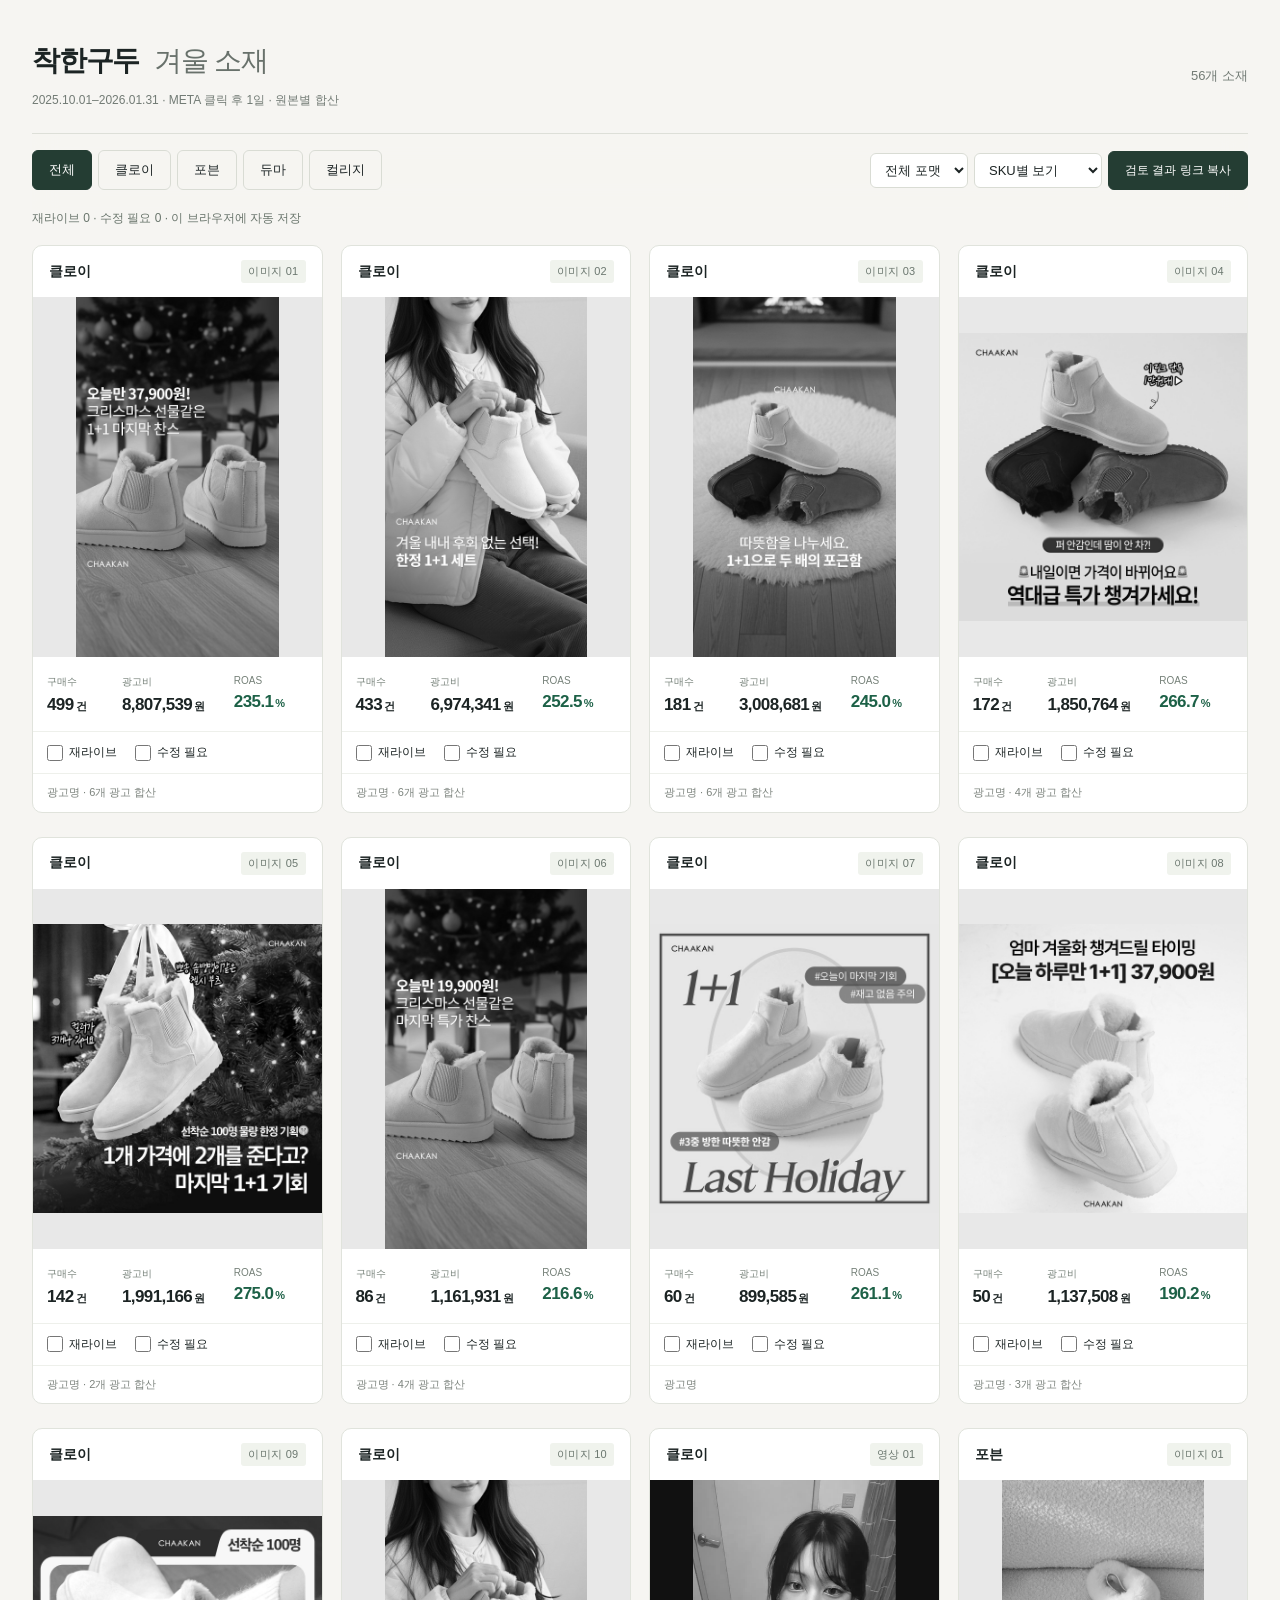
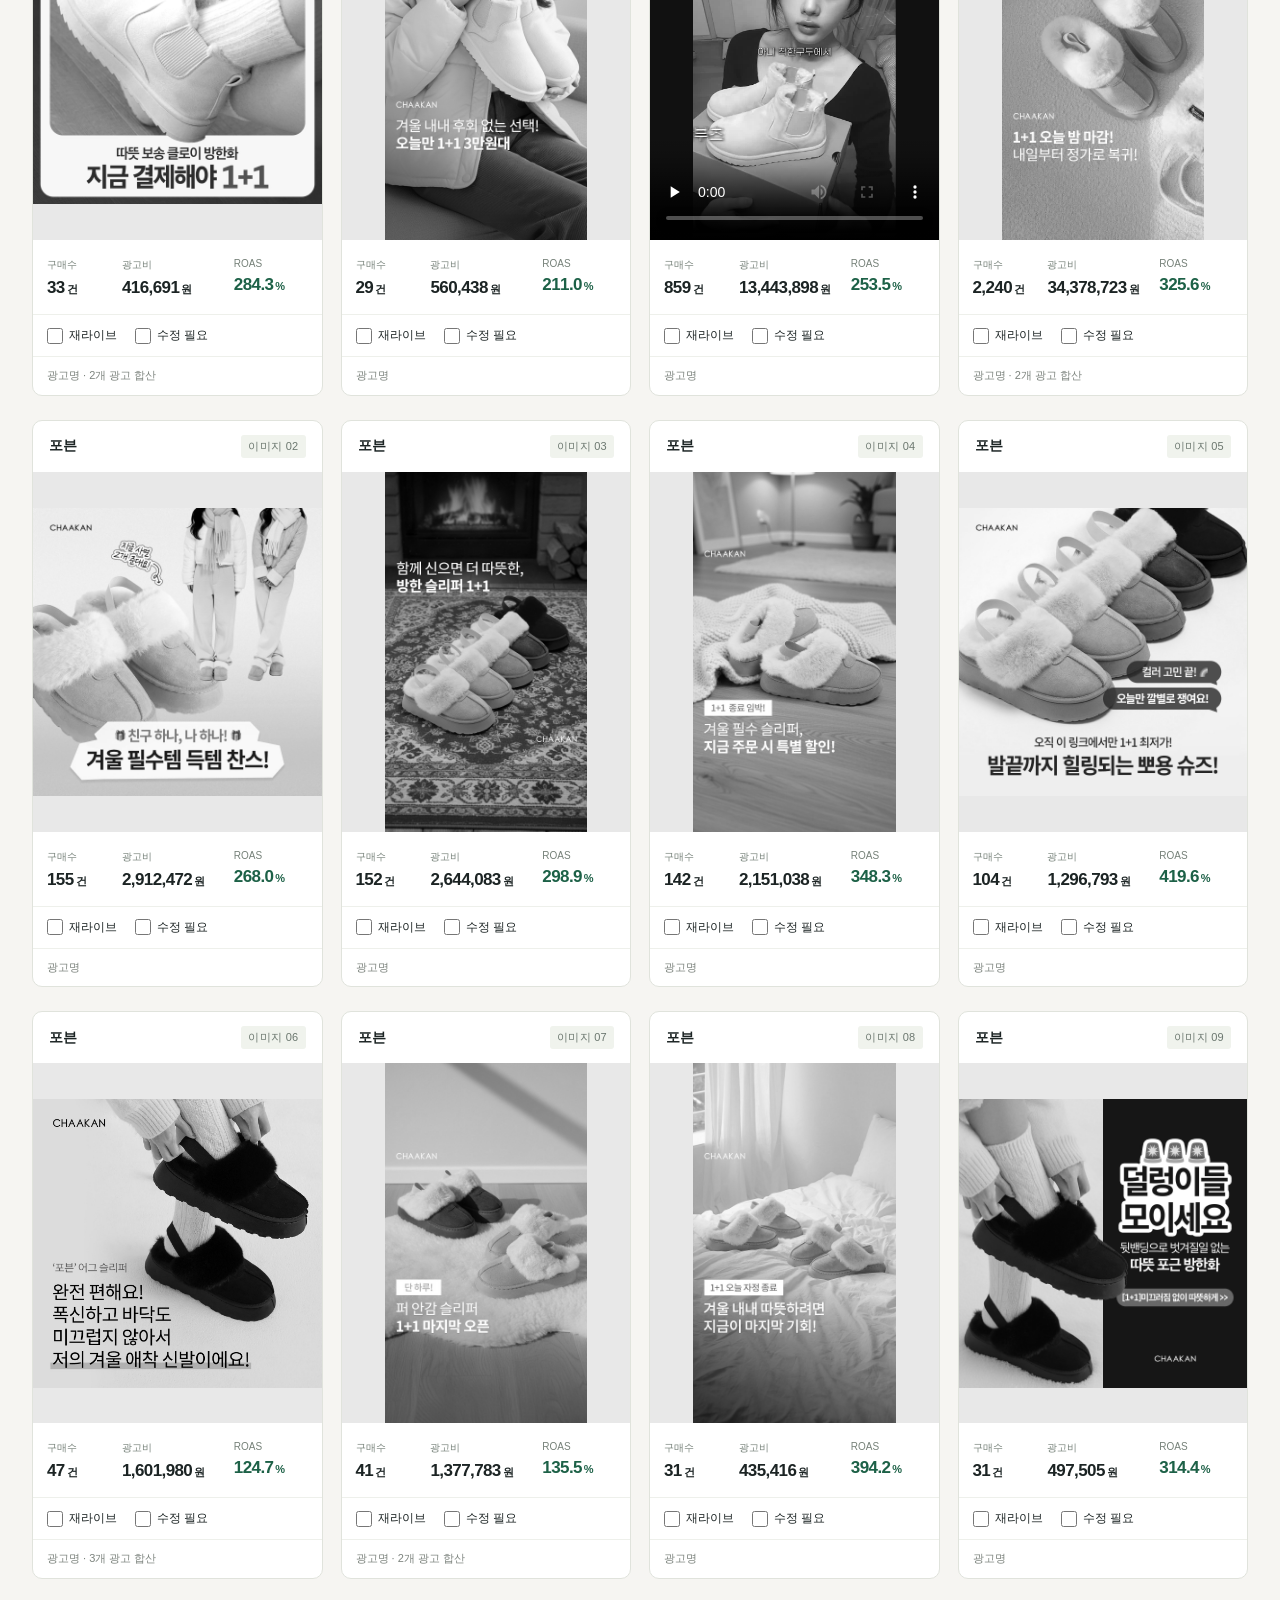
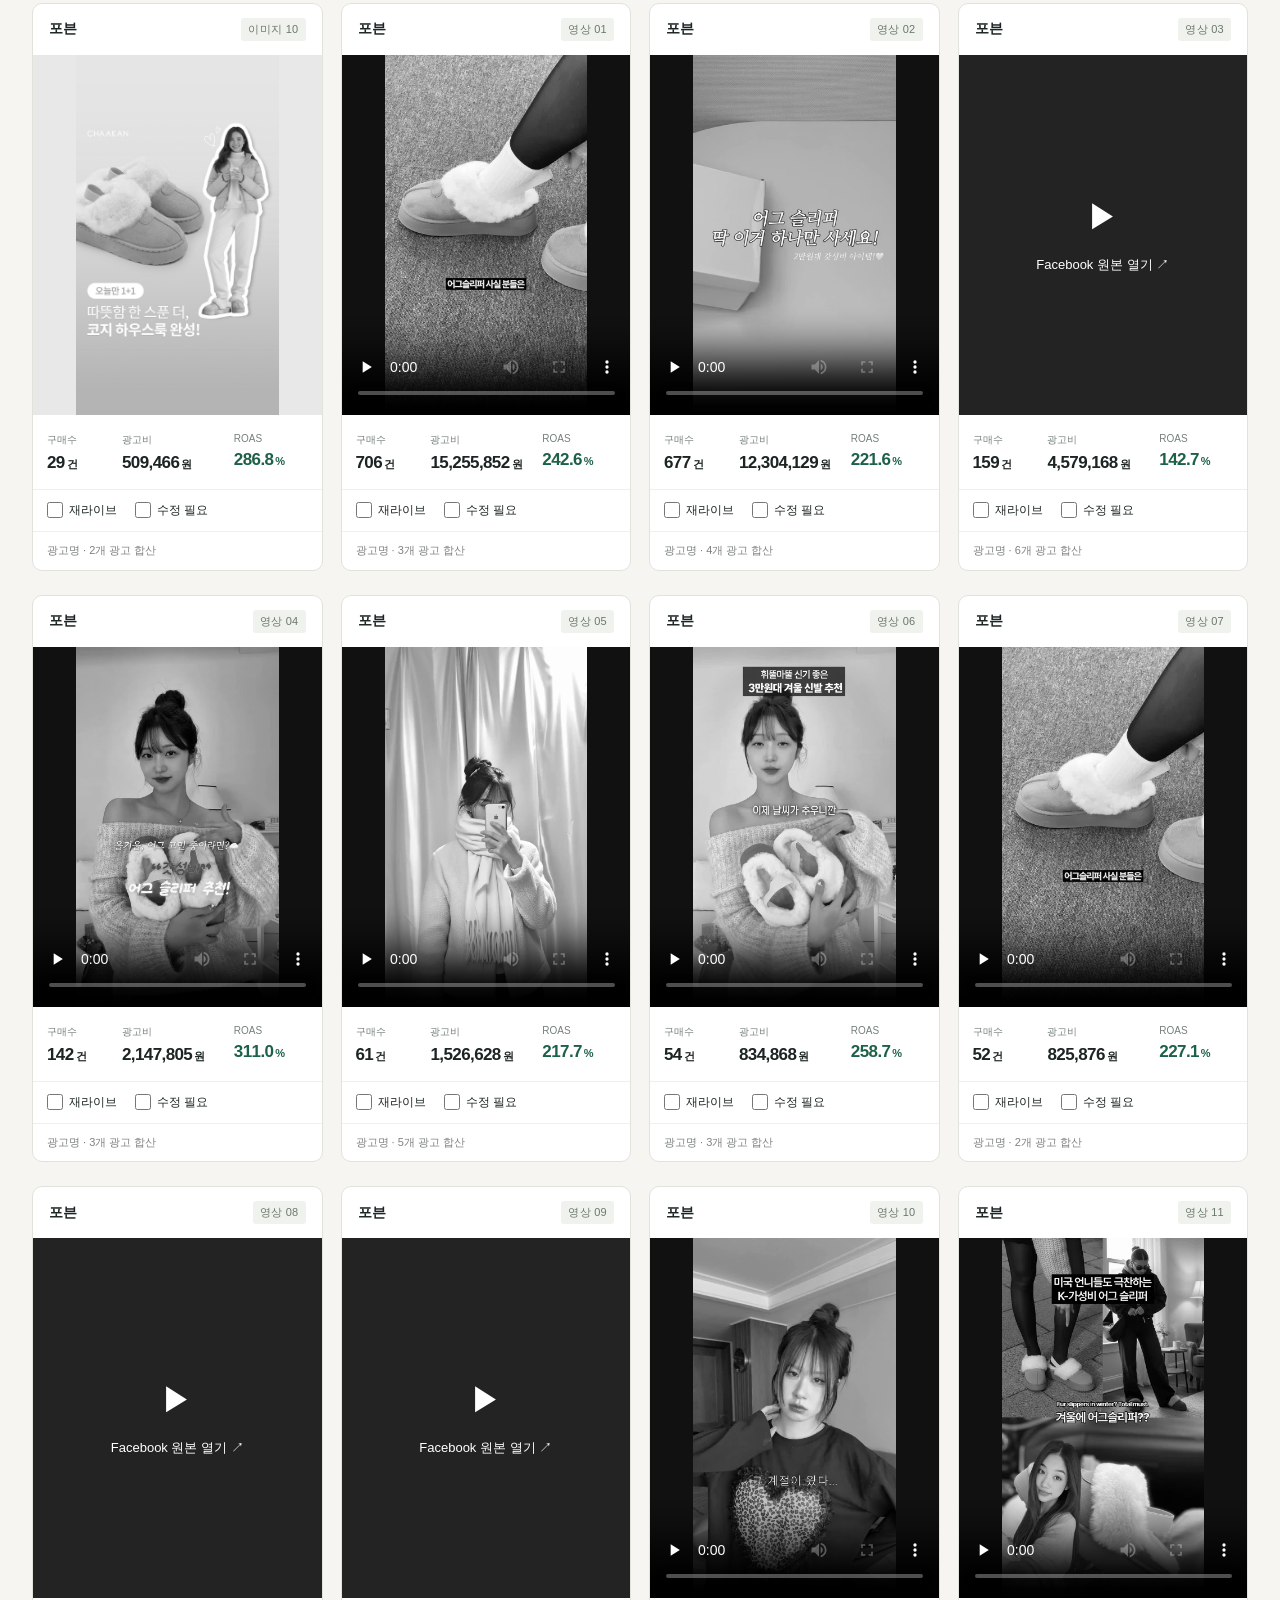
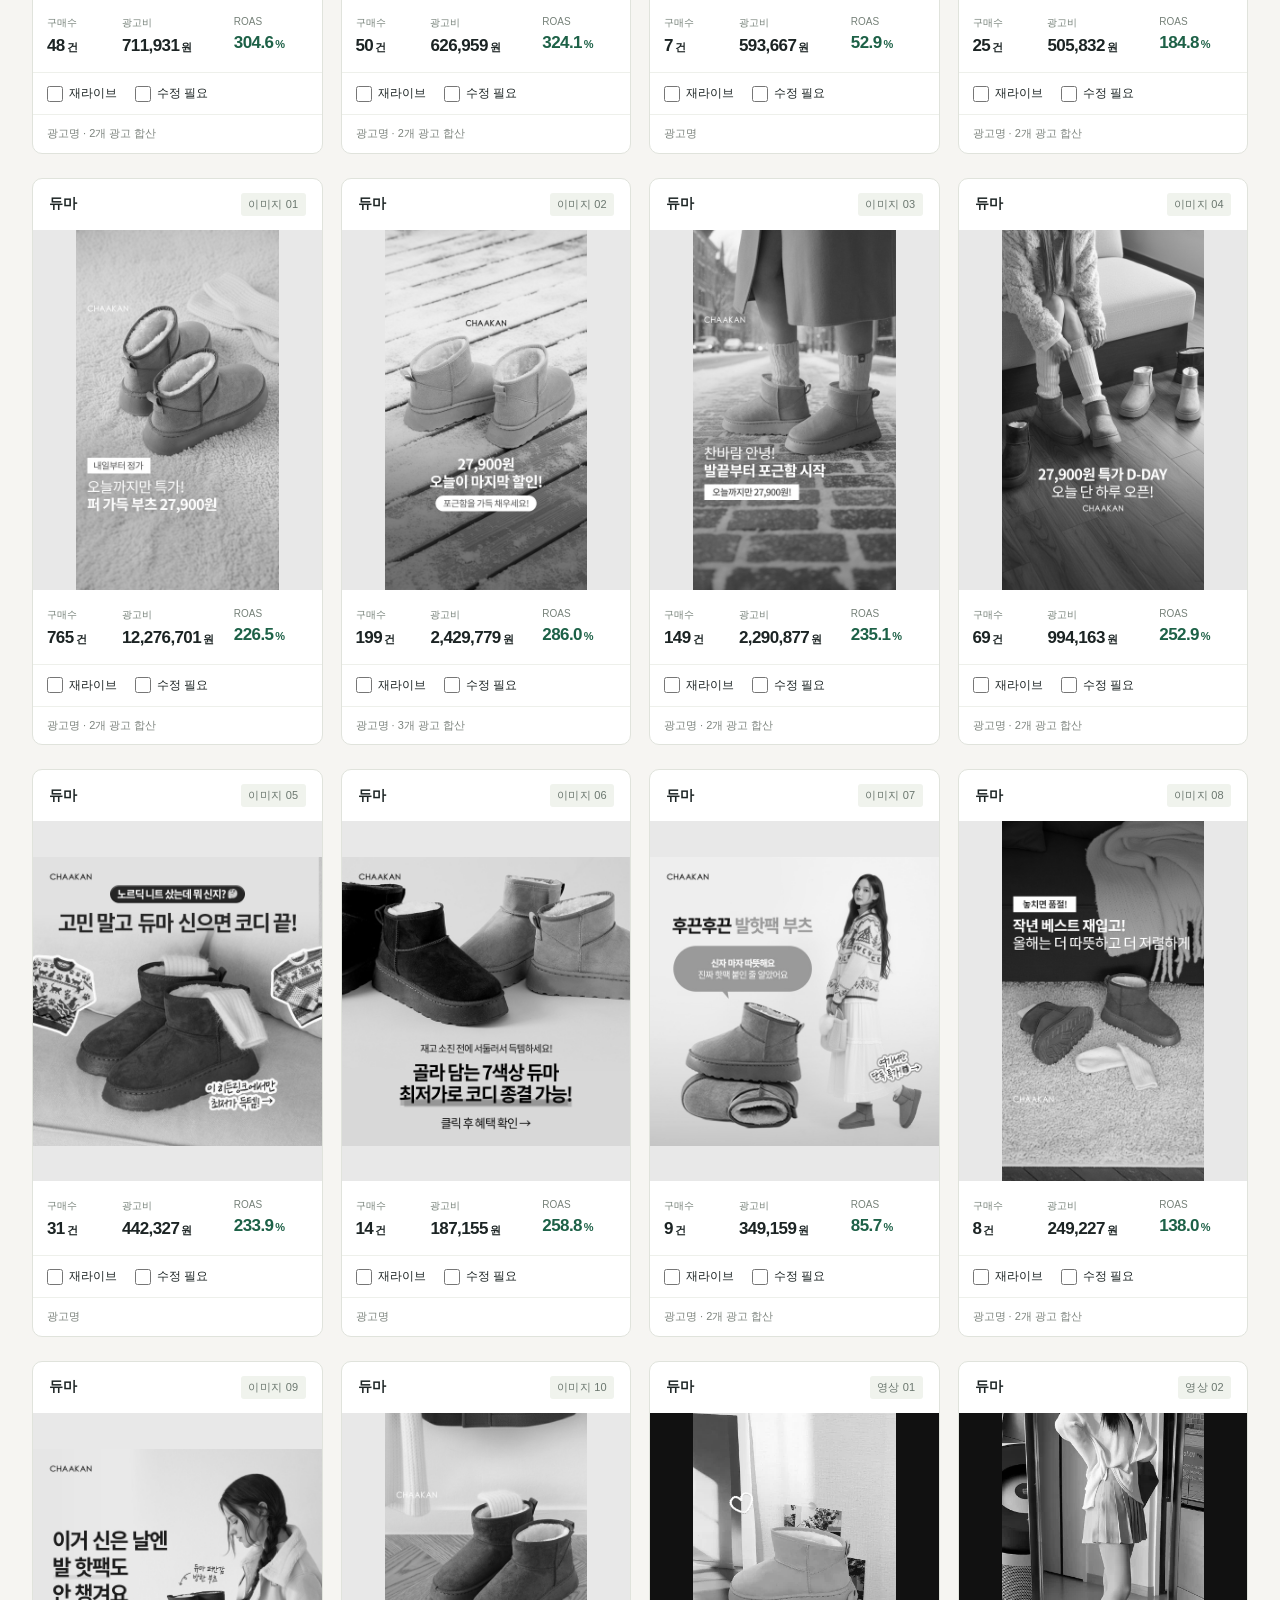
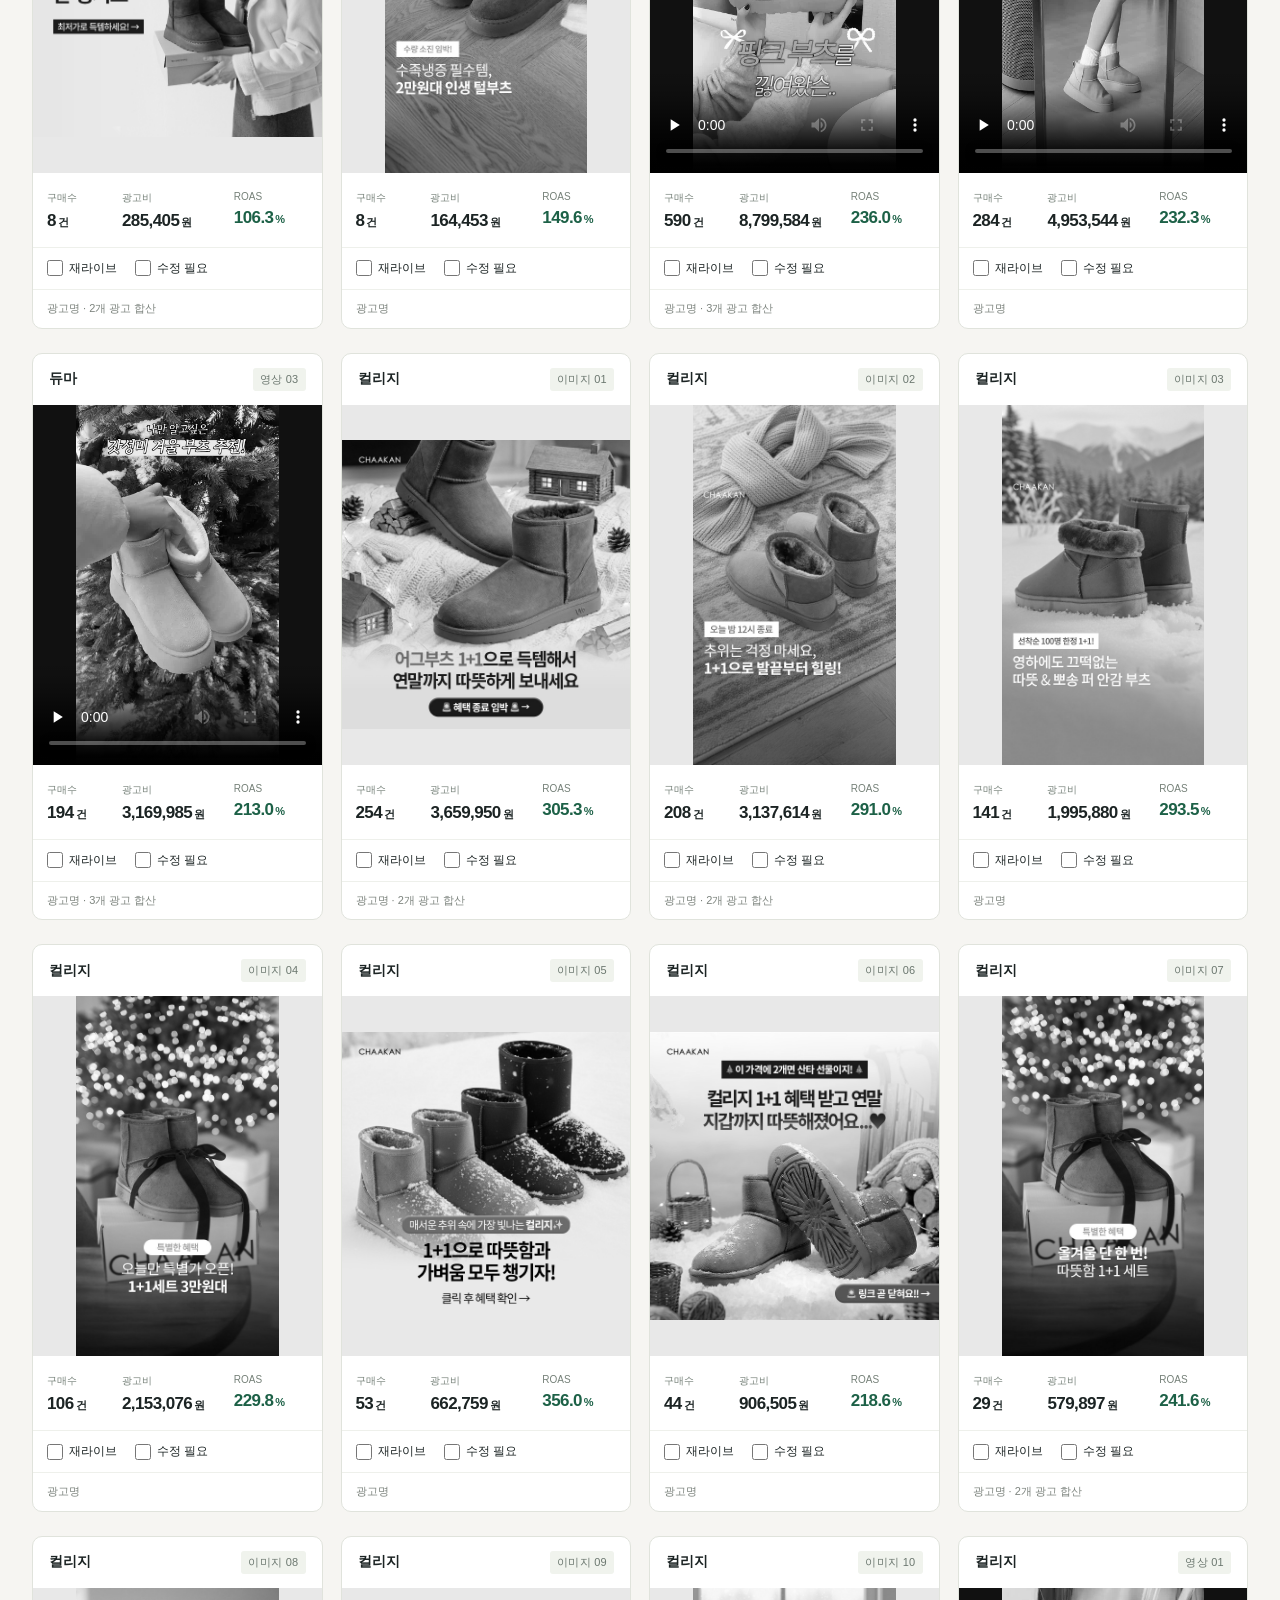
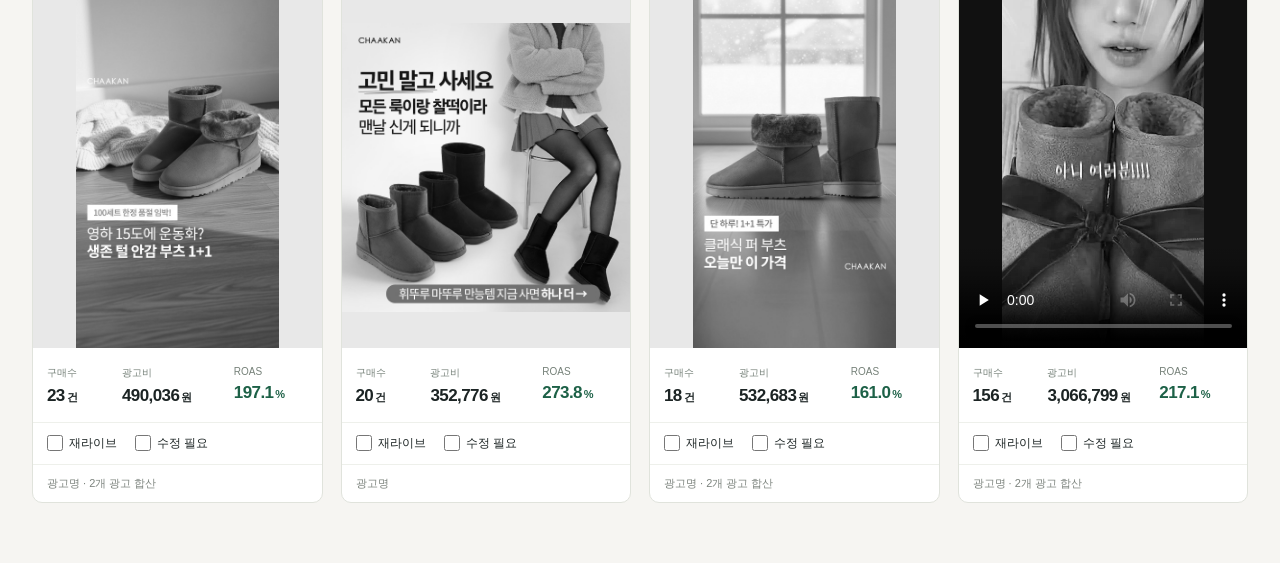
==== index.html @ ab06b762 "Publish winter creative review with media and review checklists" ====
<!doctype html>
<html lang="ko"><head><meta charset="utf-8"><meta name="viewport" content="width=device-width,initial-scale=1"><meta name="robots" content="noindex,nofollow"><title>착한구두 · 겨울 소재</title><link rel="stylesheet" href="style.css"><link rel="stylesheet" href="review.css"></head>
<body><header><div><h1>착한구두 <span>겨울 소재</span></h1><p>2025.10.01–2026.01.31 · META 클릭 후 1일 · 원본별 합산</p></div><div id="count"></div></header>
<main><div class="toolbar"><nav aria-label="SKU"><button class="active" data-sku="전체">전체</button><button data-sku="클로이">클로이</button><button data-sku="포븐">포븐</button><button data-sku="듀마">듀마</button><button data-sku="컬리지">컬리지</button></nav><div class="controls"><select id="format" aria-label="포맷"><option>전체 포맷</option><option>이미지</option><option>영상</option></select><select id="sort" aria-label="정렬"><option value="default">SKU별 보기</option><option value="purchases">구매수 높은 순</option><option value="cost">광고비 높은 순</option><option value="roas">ROAS 높은 순</option></select></div></div><div id="grid" class="grid"></div></main>
<dialog id="viewer"><button class="close" aria-label="닫기">×</button><img id="large" alt="소재 확대"><div id="caption"></div></dialog><script src="data.js"></script><script src="review.js"></script></body></html>
---- style.css ----
*{box-sizing:border-box}body{margin:0;background:#f6f5f2;color:#1c2424;font-family:Arial,'Malgun Gothic',sans-serif}header{max-width:1440px;margin:auto;padding:42px 32px 24px;display:flex;justify-content:space-between;align-items:center}h1{font-size:28px;letter-spacing:-1.2px;margin:0}h1 span{font-weight:400;color:#68716b;margin-left:8px}header p{font-size:12px;color:#727b75;margin:12px 0 0}#count{font-size:13px;color:#727b75}main{max-width:1440px;margin:auto;padding:0 32px 60px}.toolbar{position:sticky;top:0;z-index:5;background:#f6f5f2ed;backdrop-filter:blur(12px);padding:16px 0 20px;display:flex;justify-content:space-between;gap:16px;border-top:1px solid #dddfd8}nav,.controls{display:flex;gap:6px;flex-wrap:wrap}button,select{font:inherit;font-size:13px;border:1px solid #d9dcd4;background:transparent;border-radius:6px;padding:10px 16px;color:inherit;cursor:pointer}nav button.active{background:#243d33;color:white;border-color:#243d33}select{background:#fff;padding:8px 10px}.grid{display:grid;grid-template-columns:repeat(4,minmax(0,1fr));gap:24px 18px}.card{background:#fff;border:1px solid #e0e3dc;border-radius:10px;overflow:hidden;min-width:0}.label{padding:14px 16px;display:flex;justify-content:space-between;align-items:center;font-size:14px;font-weight:700}.label span{font-size:11px;letter-spacing:.3px;font-weight:400;color:#6b776f;background:#f0f3ed;padding:4px 7px;border-radius:3px}.media{height:360px;background:#e8e9e3;display:flex;align-items:center;justify-content:center;position:relative;overflow:hidden}.media img,.media video{height:100%;width:100%;object-fit:contain;background:#e8e9e3}.media img{cursor:zoom-in}.media video{background:#111}.external{width:100%;height:100%;display:flex;flex-direction:column;align-items:center;justify-content:center;gap:16px;background:#1d2521;color:white;text-decoration:none}.external b{font-size:32px;font-weight:400}.external span{font-size:13px}.metrics{display:grid;grid-template-columns:1fr 1.55fr 1.1fr;padding:18px 14px 16px;gap:8px}.metric small{display:block;font-size:10px;color:#758078;margin-bottom:6px}.metric strong{font-size:17px;font-weight:600;white-space:nowrap;letter-spacing:-.6px}.metric:last-child strong{color:#1d6147}.metric i{font-style:normal;font-size:11px;margin-left:2px}.source{border-top:1px solid #eef0eb;font-size:10px;color:#7c837d;padding:10px 14px;line-height:1.6;overflow-wrap:anywhere}.source summary{cursor:pointer;list-style:none;font-size:11px}.source p{margin:8px 0 0}dialog{border:0;border-radius:10px;padding:14px;background:#fff;max-width:95vw;max-height:95vh}dialog::backdrop{background:#000c}dialog img{display:block;max-height:83vh;max-width:86vw;object-fit:contain;margin:auto}.close{position:absolute;top:12px;right:12px;background:white;border:0;border-radius:50%;width:38px;height:38px;font-size:26px;padding:0;box-shadow:0 0 8px #0003}#caption{font-size:12px;text-align:center;padding:12px 32px 0;color:#666}@media(min-width:1500px){.media{height:410px}}@media(max-width:1150px){.grid{grid-template-columns:repeat(3,minmax(0,1fr))}}@media(max-width:850px){.grid{grid-template-columns:repeat(2,minmax(0,1fr))}.toolbar{flex-direction:column}.media{height:390px}header,main{padding-left:18px;padding-right:18px}}@media(max-width:500px){h1{font-size:22px}header{padding-top:24px}.grid{grid-template-columns:1fr;gap:18px}.media{height:auto;min-height:300px;max-height:70vh}.media img,.media video{max-height:70vh;height:auto}.external{min-height:350px}nav button{padding:9px 12px}.metric strong{font-size:21px}.metrics{padding:20px}#count{display:none}}
---- review.css ----
.card .media{filter:grayscale(1);transition:filter .18s}.card.approved .media{filter:none}.card.approved{border-color:#407c58;box-shadow:0 0 0 1px #407c5822}.card.needs-edit{border-color:#c6923f}.review{padding:12px 14px;border-top:1px solid #eef0eb}.review-options{display:flex;gap:18px;font-size:12px;align-items:center}.review-options label{display:flex;gap:6px;align-items:center;cursor:pointer}.review-options input{accent-color:#286b47;width:16px;height:16px;margin:0}.review-options label:nth-child(2) input{accent-color:#b78329}.memo{display:block;width:100%;min-height:78px;margin-top:12px;padding:10px;border:1px solid #dfcda9;background:#fffdf8;border-radius:5px;resize:vertical;font:12px/1.6 Arial,'Malgun Gothic',sans-serif}.memo[hidden]{display:none}#share-review{background:#243d33;color:white;border-color:#243d33;font-size:12px}#review-summary{font-size:12px;color:#69756c;margin-bottom:18px}.card.approved .label{color:#276743}.card.needs-edit .label{color:#9a6d1f}.toolbar{flex-wrap:wrap}.controls{align-items:center}.review-hint{font-size:11px;color:#7c837d;margin-left:auto}@media(max-width:500px){.controls{gap:5px}.controls select{max-width:138px}#share-review{padding:10px;font-size:11px}}
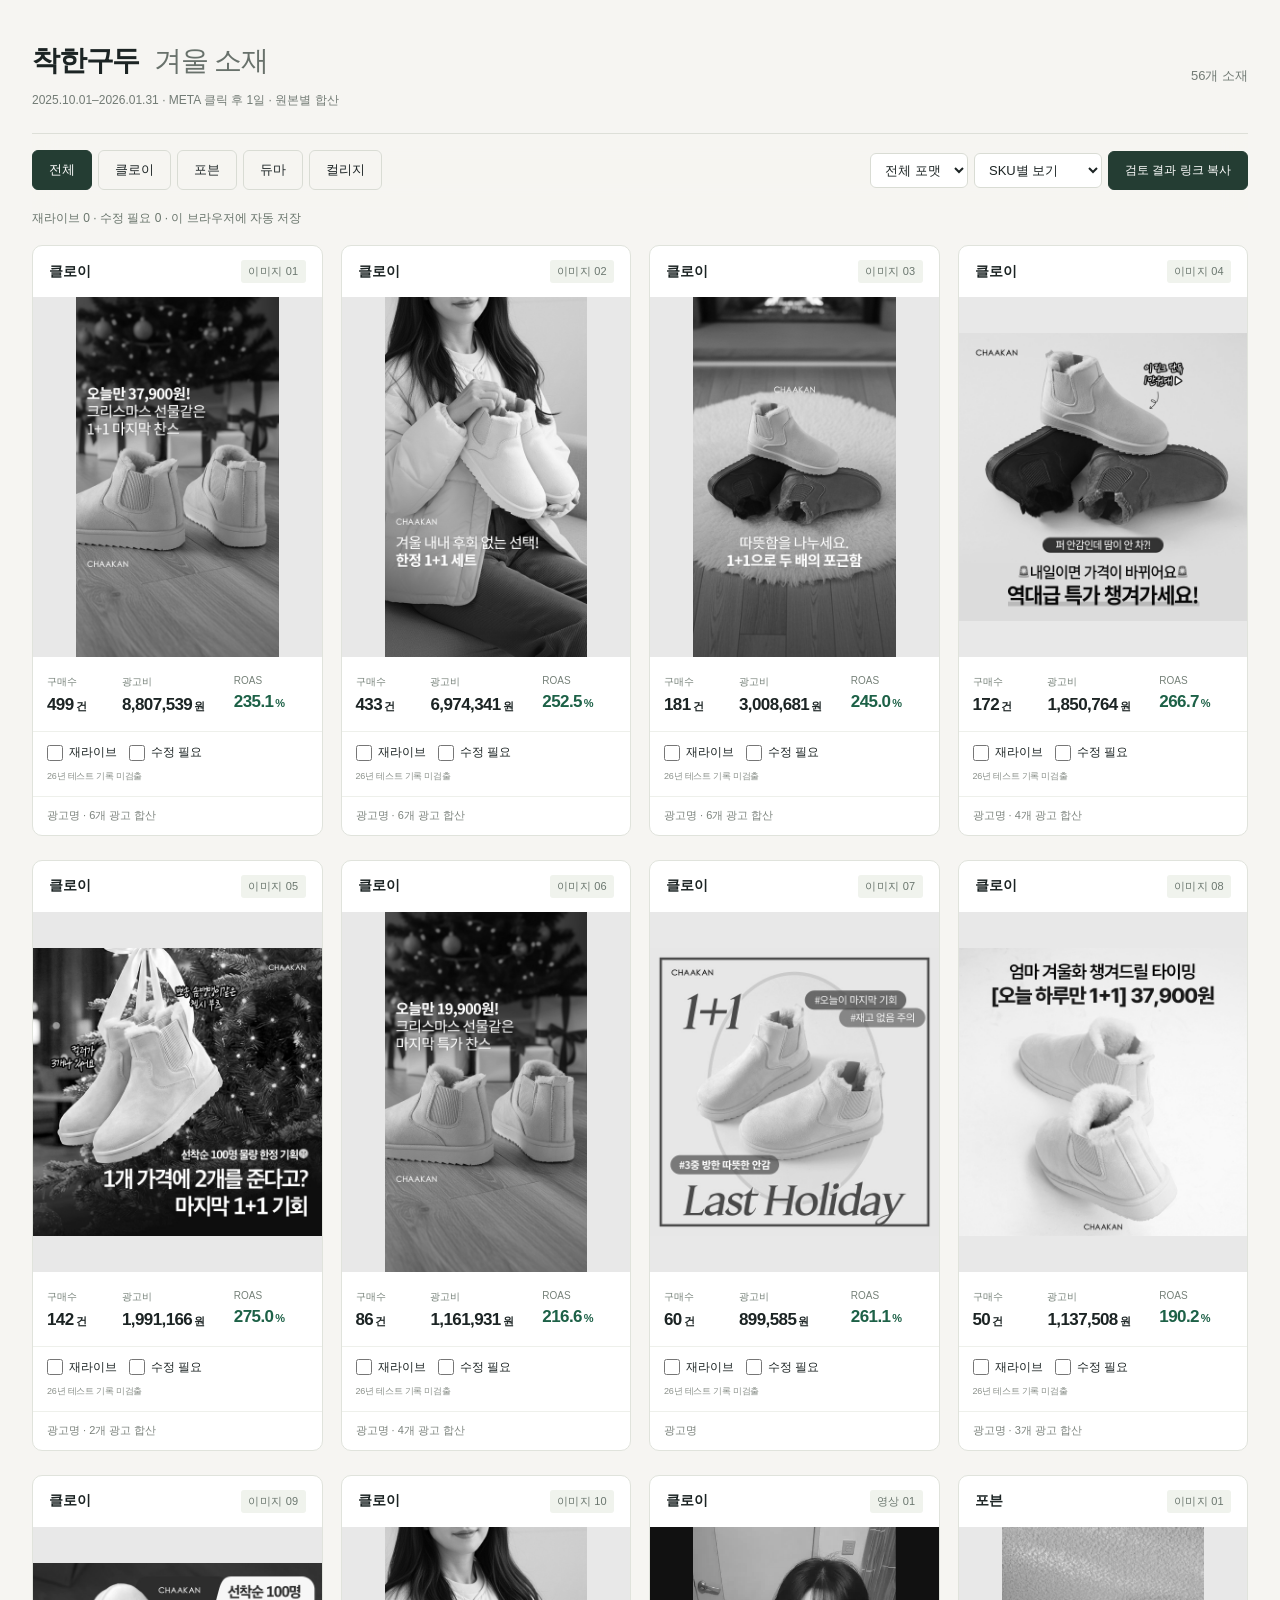
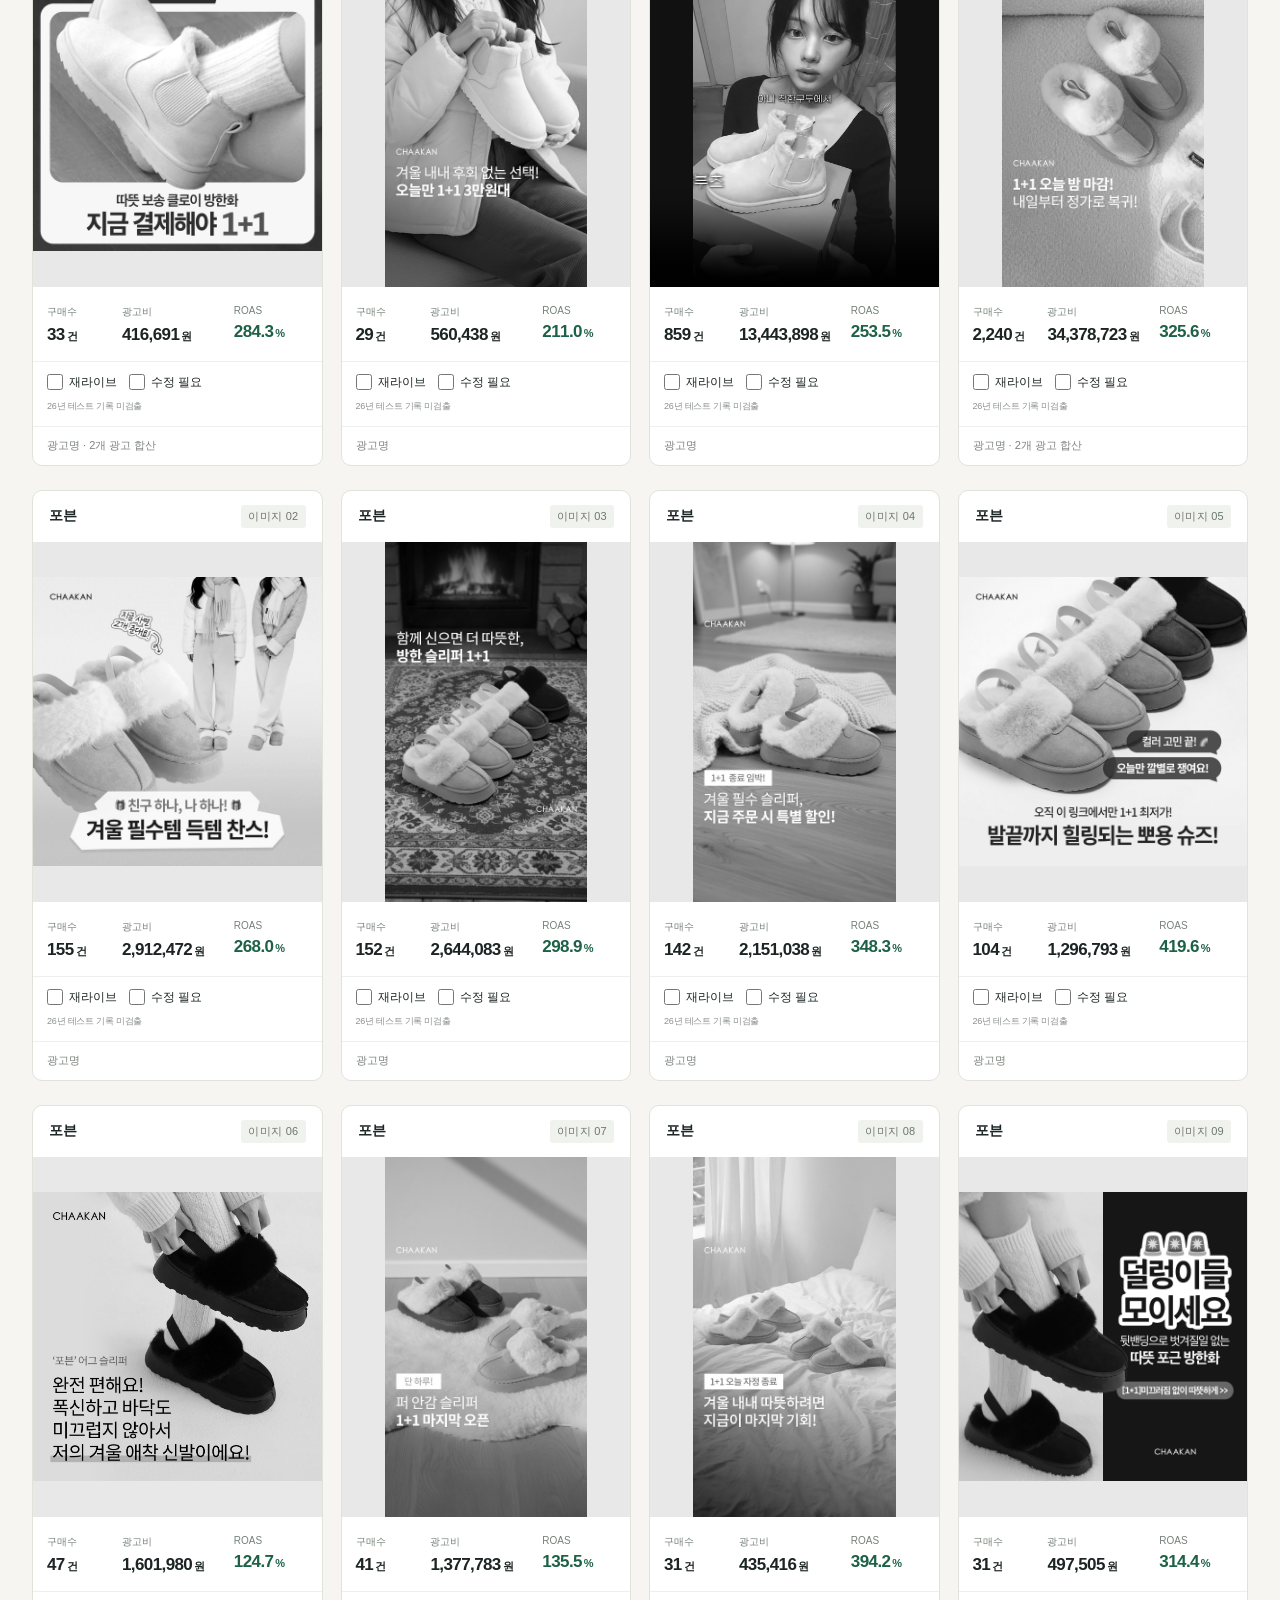
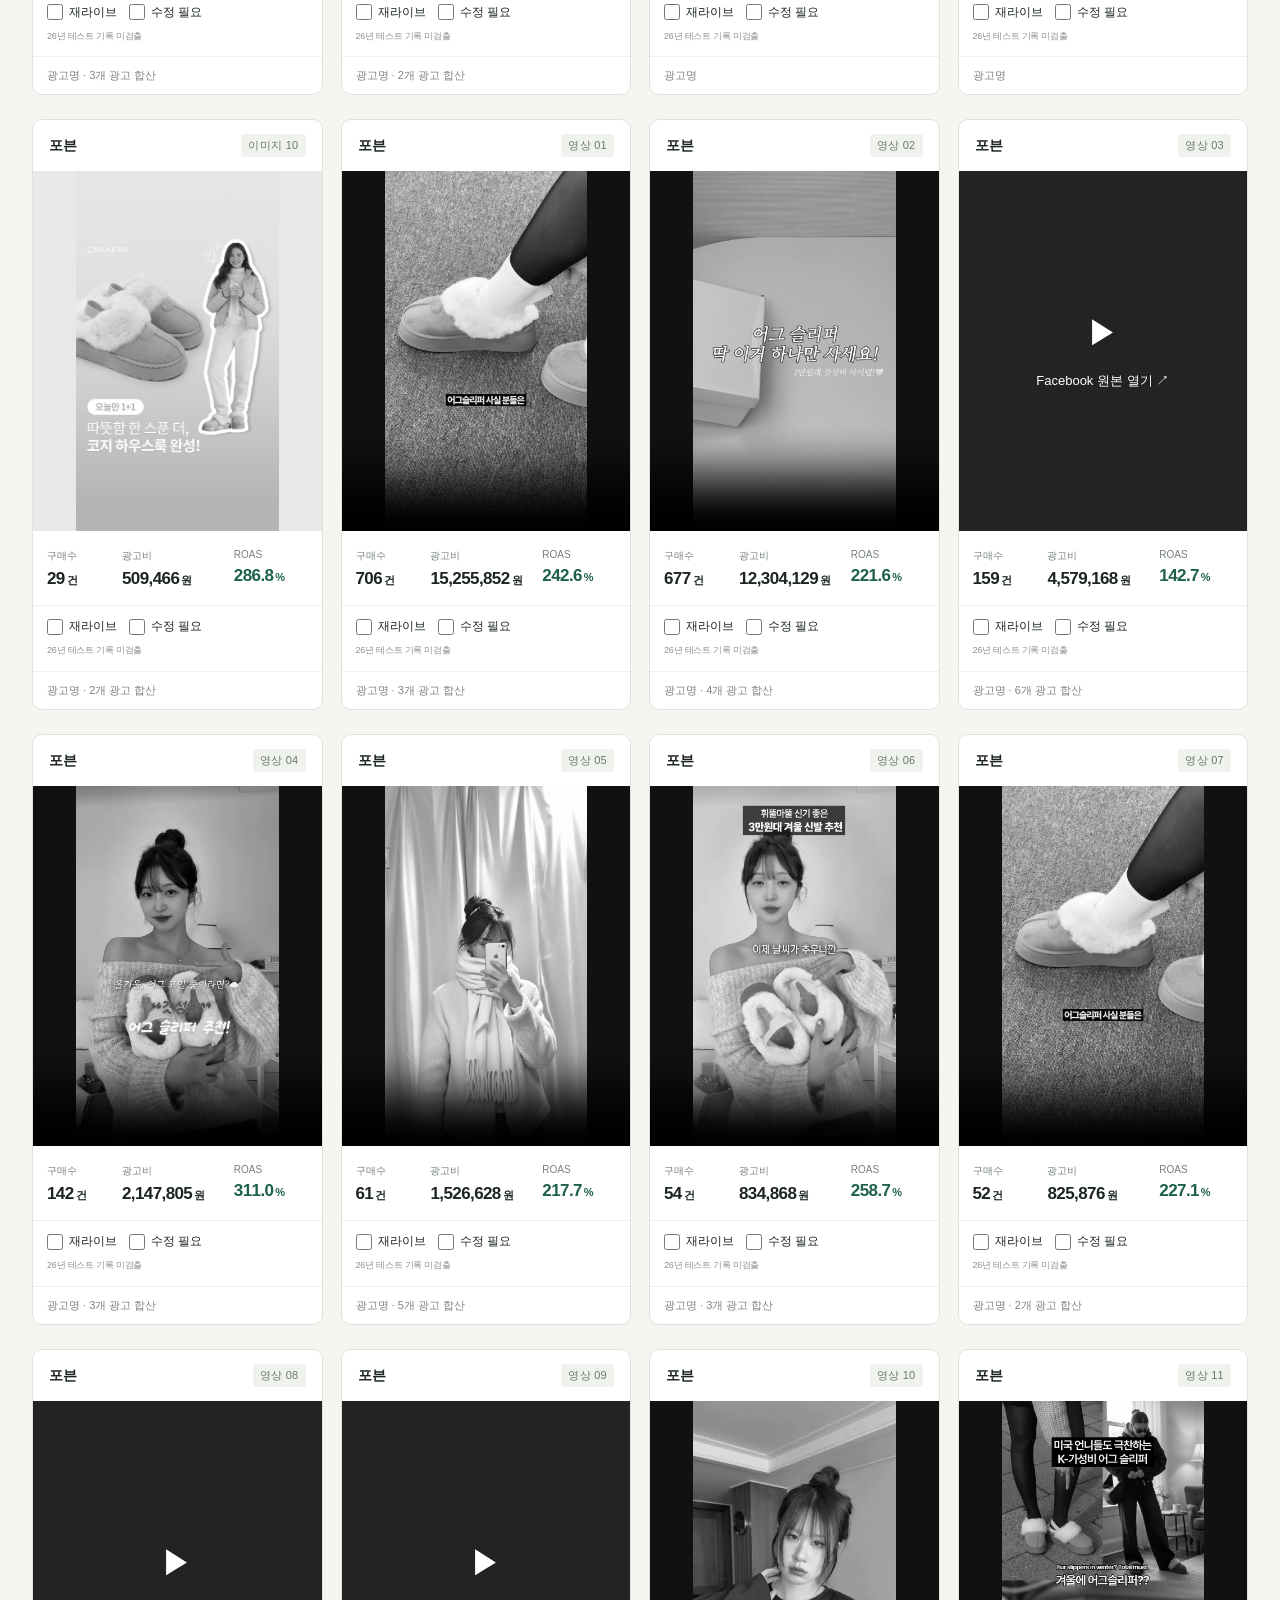
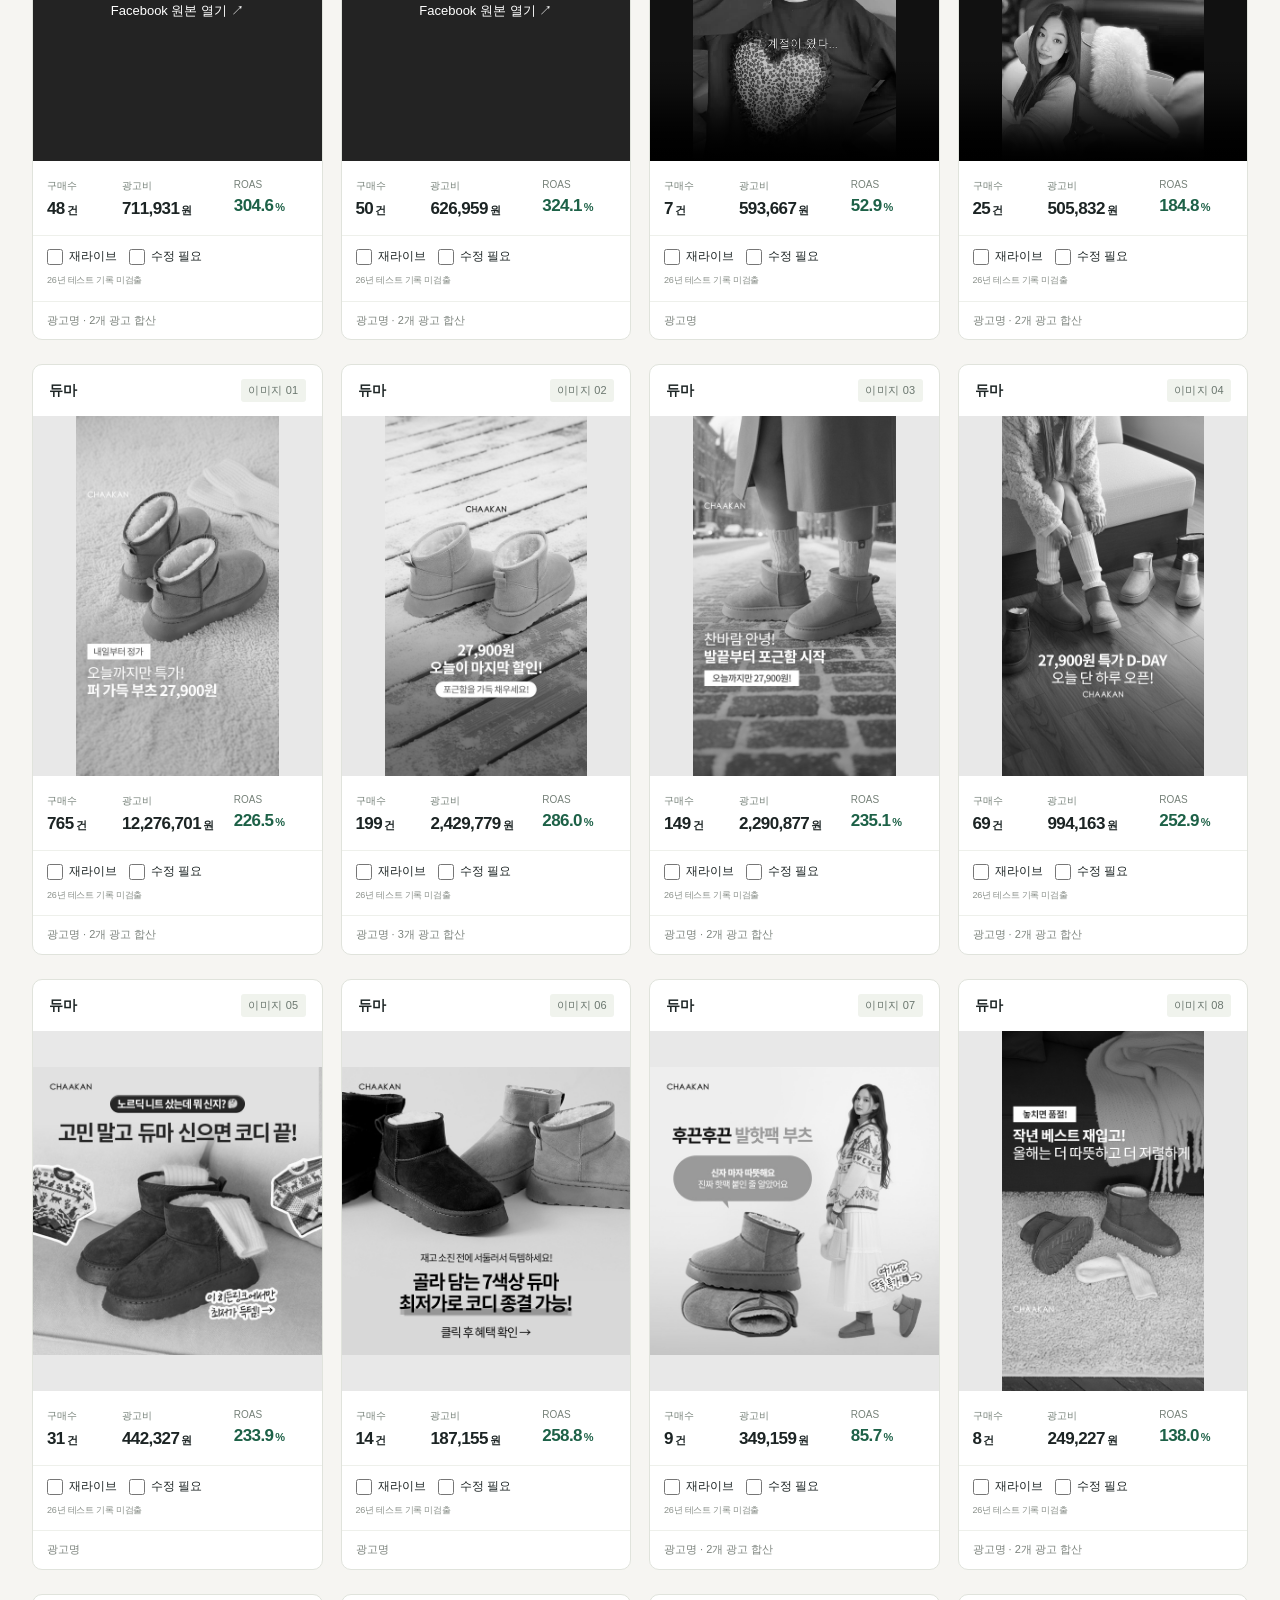
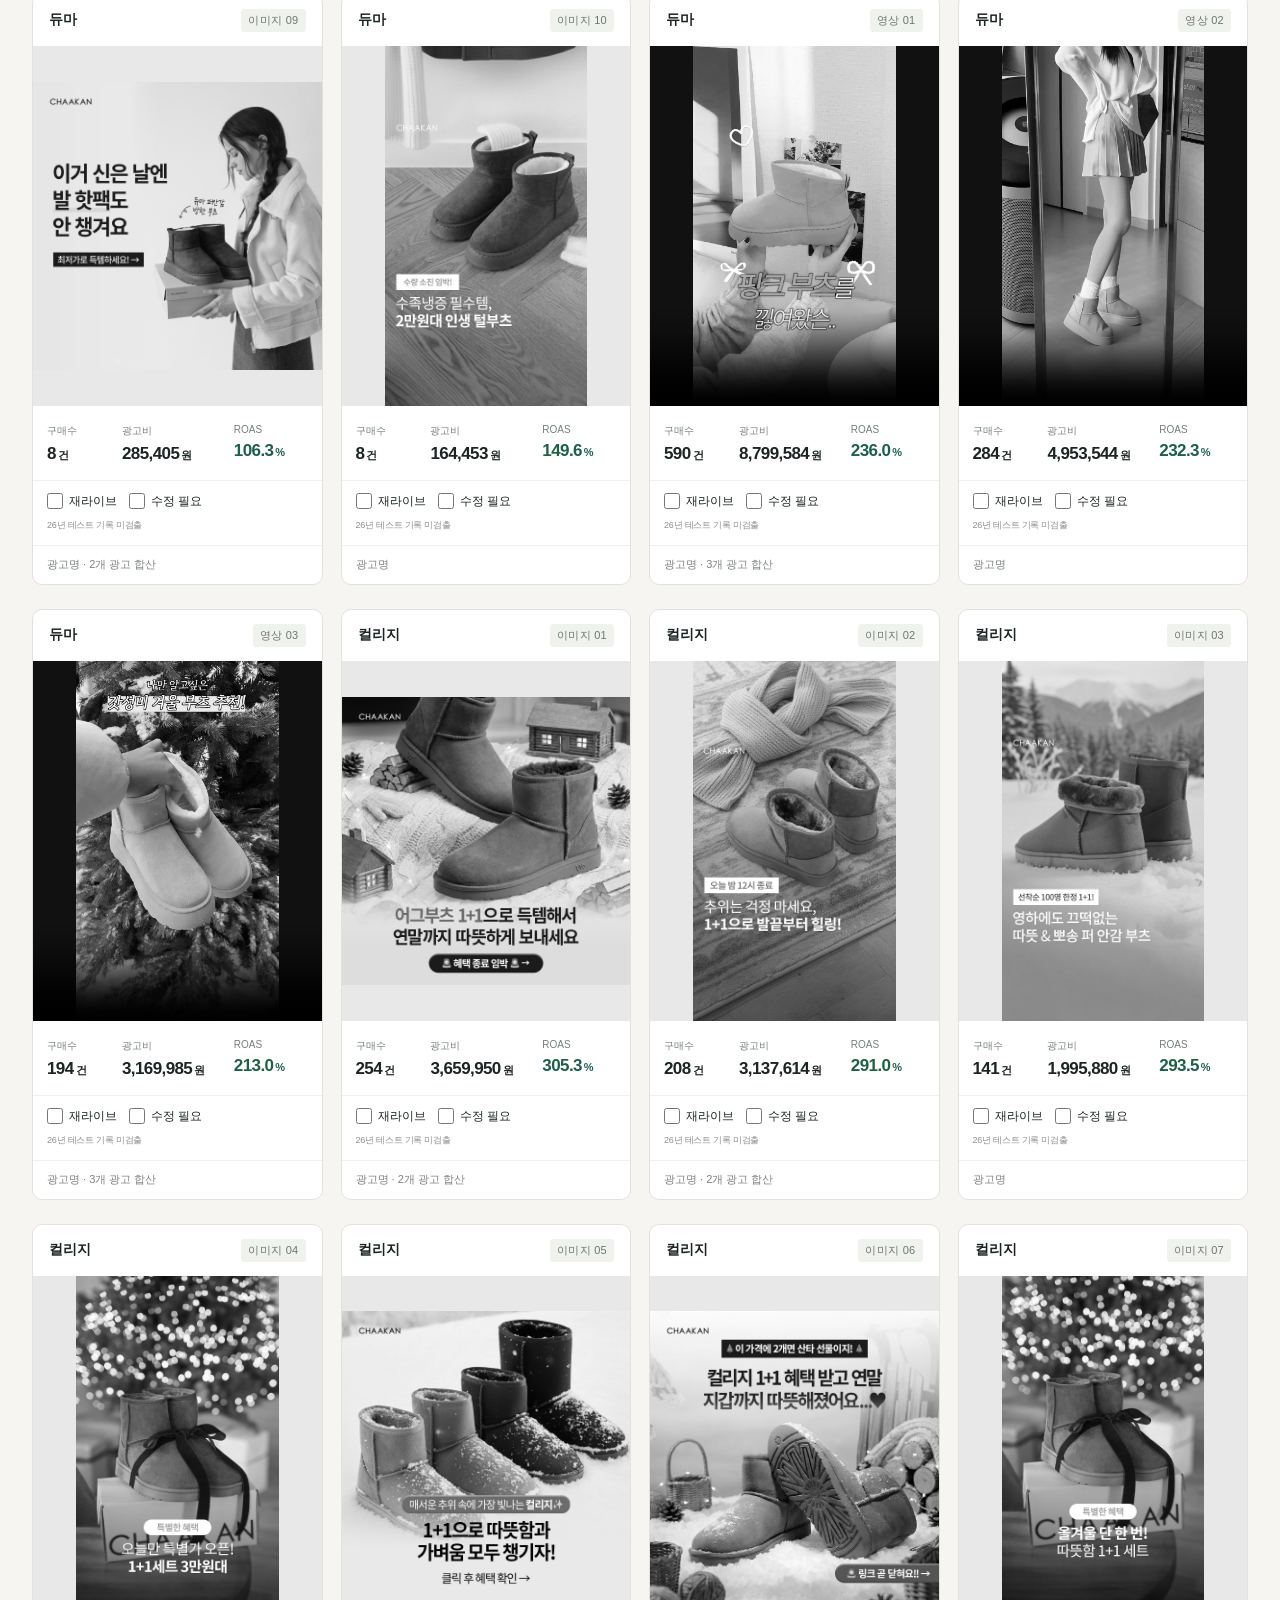
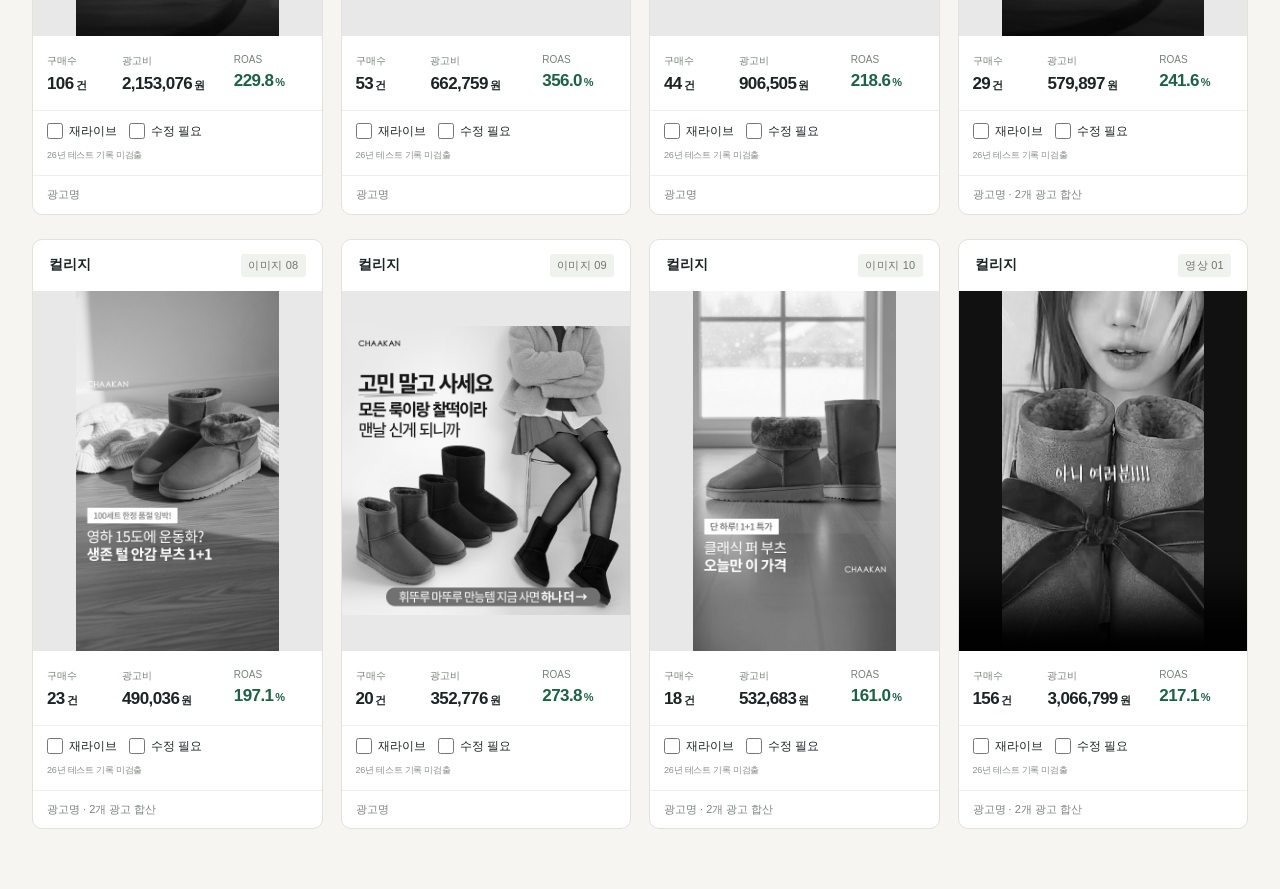
==== commit 946ba7cb: "Add 2026 FW name-based test history beside review controls" ====
--- a/index.html
+++ b/index.html
@@ -1,5 +1,5 @@
 <!doctype html>
-<html lang="ko"><head><meta charset="utf-8"><meta name="viewport" content="width=device-width,initial-scale=1"><meta name="robots" content="noindex,nofollow"><title>착한구두 · 겨울 소재</title><link rel="stylesheet" href="style.css"><link rel="stylesheet" href="review.css"></head>
+<html lang="ko"><head><meta charset="utf-8"><meta name="viewport" content="width=device-width,initial-scale=1"><meta name="robots" content="noindex,nofollow"><title>착한구두 · 겨울 소재</title><link rel="stylesheet" href="style.css"><link rel="stylesheet" href="review.css"><link rel="stylesheet" href="fw-style.css?v=20261117"></head>
 <body><header><div><h1>착한구두 <span>겨울 소재</span></h1><p>2025.10.01–2026.01.31 · META 클릭 후 1일 · 원본별 합산</p></div><div id="count"></div></header>
 <main><div class="toolbar"><nav aria-label="SKU"><button class="active" data-sku="전체">전체</button><button data-sku="클로이">클로이</button><button data-sku="포븐">포븐</button><button data-sku="듀마">듀마</button><button data-sku="컬리지">컬리지</button></nav><div class="controls"><select id="format" aria-label="포맷"><option>전체 포맷</option><option>이미지</option><option>영상</option></select><select id="sort" aria-label="정렬"><option value="default">SKU별 보기</option><option value="purchases">구매수 높은 순</option><option value="cost">광고비 높은 순</option><option value="roas">ROAS 높은 순</option></select></div></div><div id="grid" class="grid"></div></main>
-<dialog id="viewer"><button class="close" aria-label="닫기">×</button><img id="large" alt="소재 확대"><div id="caption"></div></dialog><script src="data.js"></script><script src="review.js"></script></body></html>+<dialog id="viewer"><button class="close" aria-label="닫기">×</button><img id="large" alt="소재 확대"><div id="caption"></div></dialog><script src="data.js"></script><script src="review.js"></script><script src="fw-history.js?v=20261117"></script><script src="fw-ui.js?v=20261117"></script></body></html>
--- a/fw-style.css
+++ b/fw-style.css
@@ -0,0 +1 @@
+.review-options{flex-wrap:wrap;gap:8px 12px;align-items:flex-start}.fw-history{flex:1 1 100px;margin-left:auto;font-size:9px;font-weight:400;line-height:1.7;color:#8b918b;letter-spacing:-.25px;overflow-wrap:anywhere}.fw-history.tested{color:#3c6556}
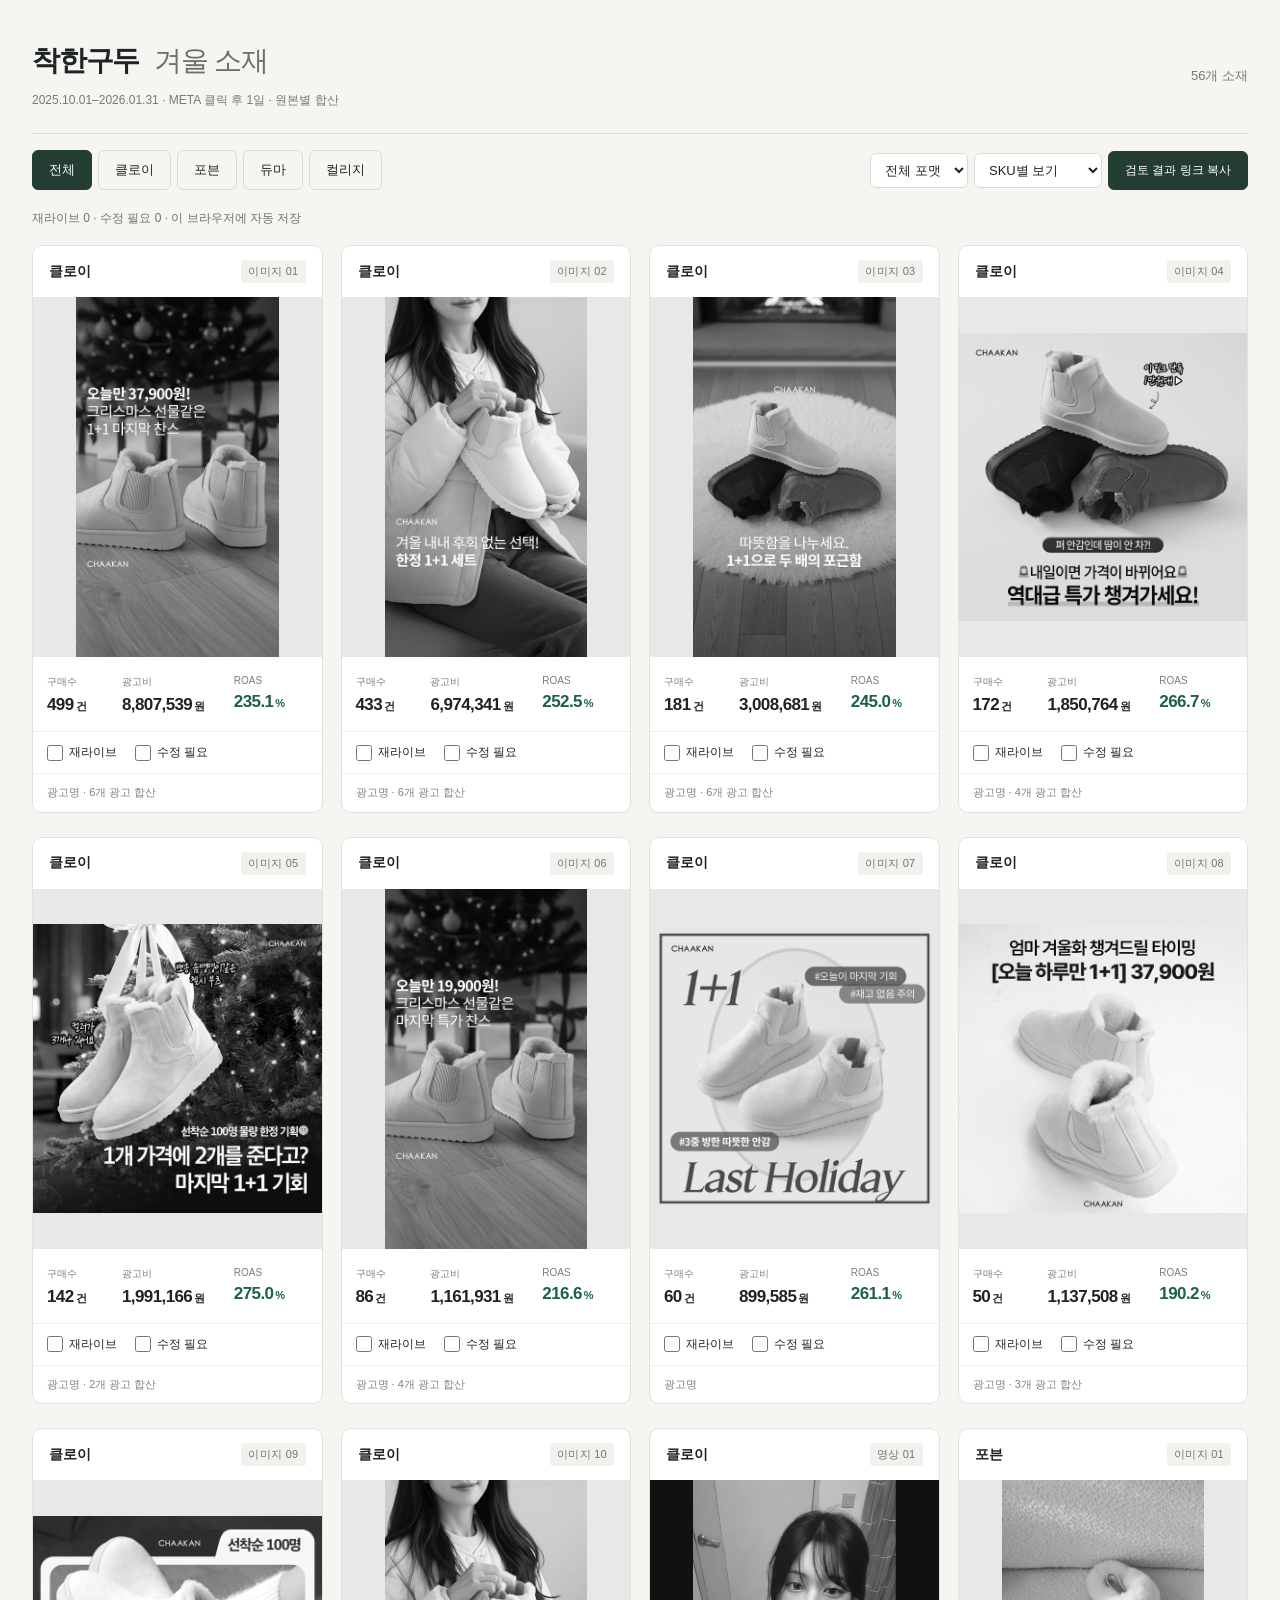
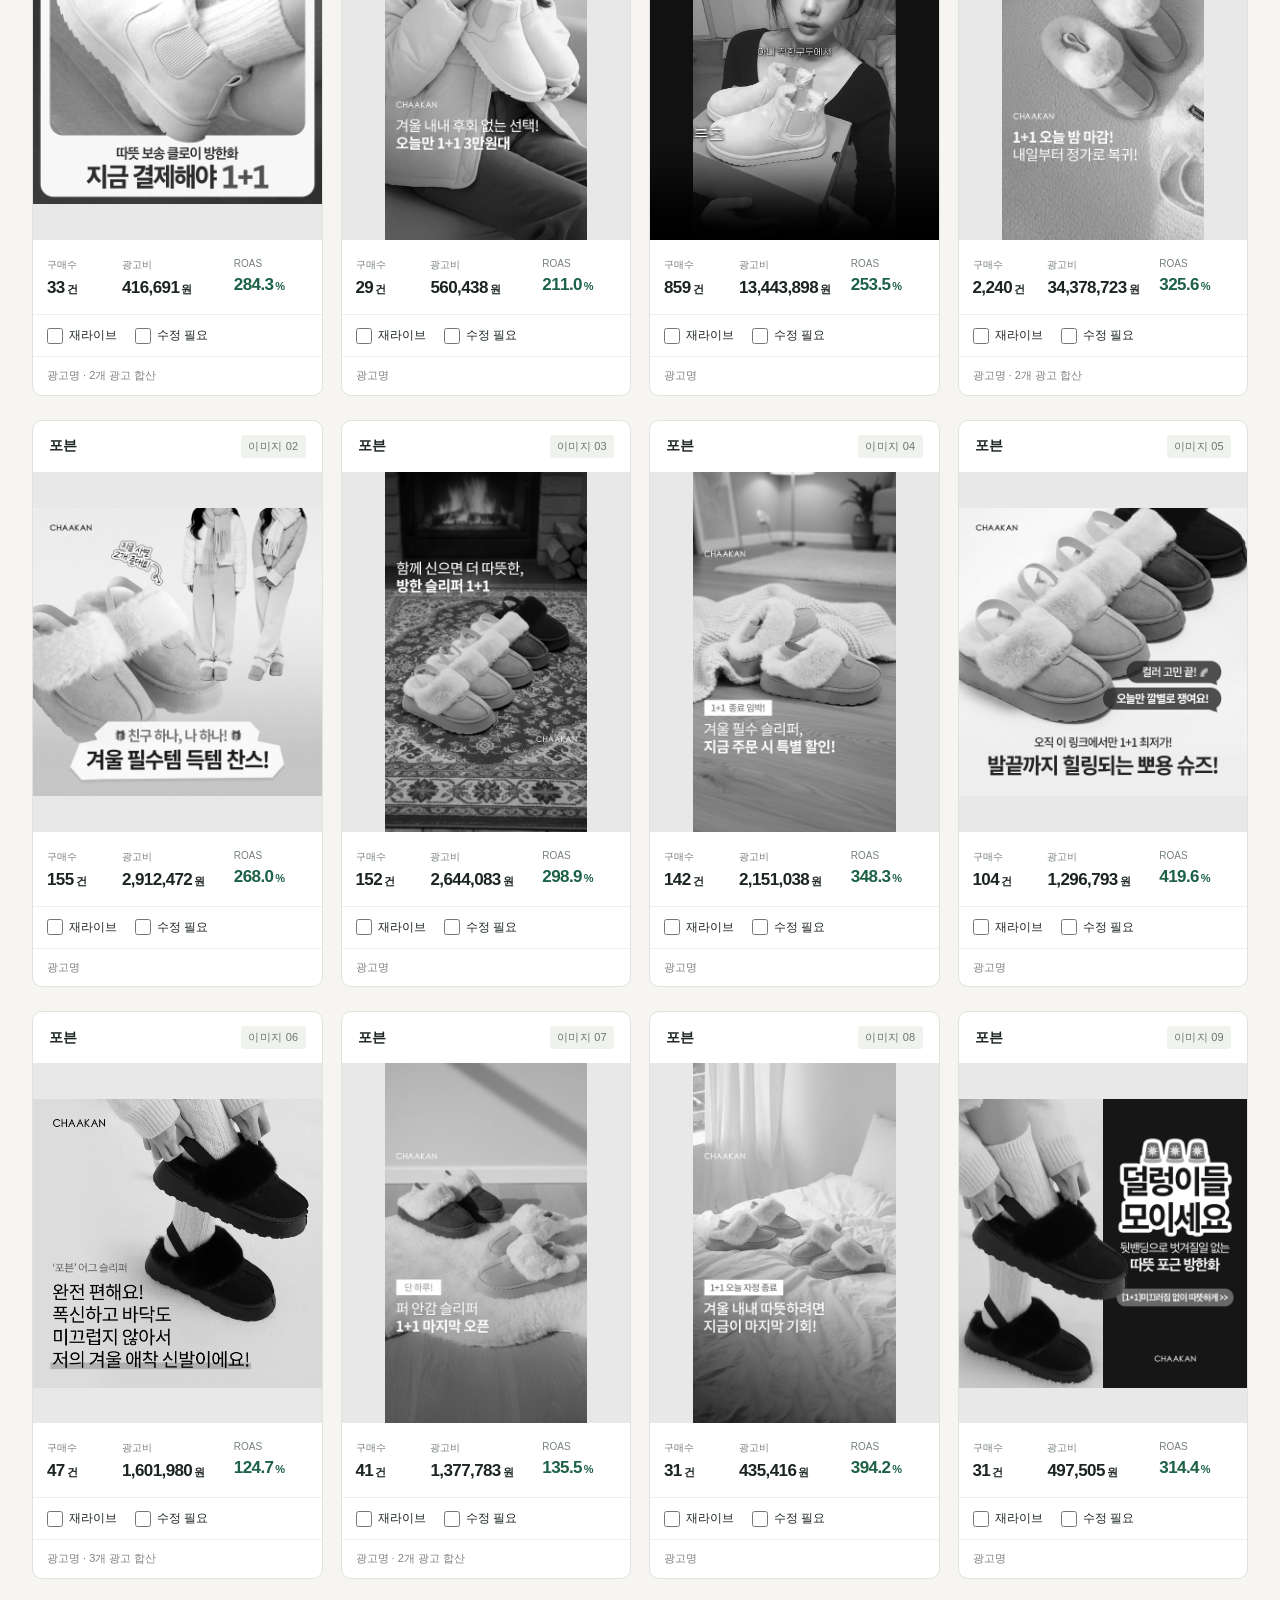
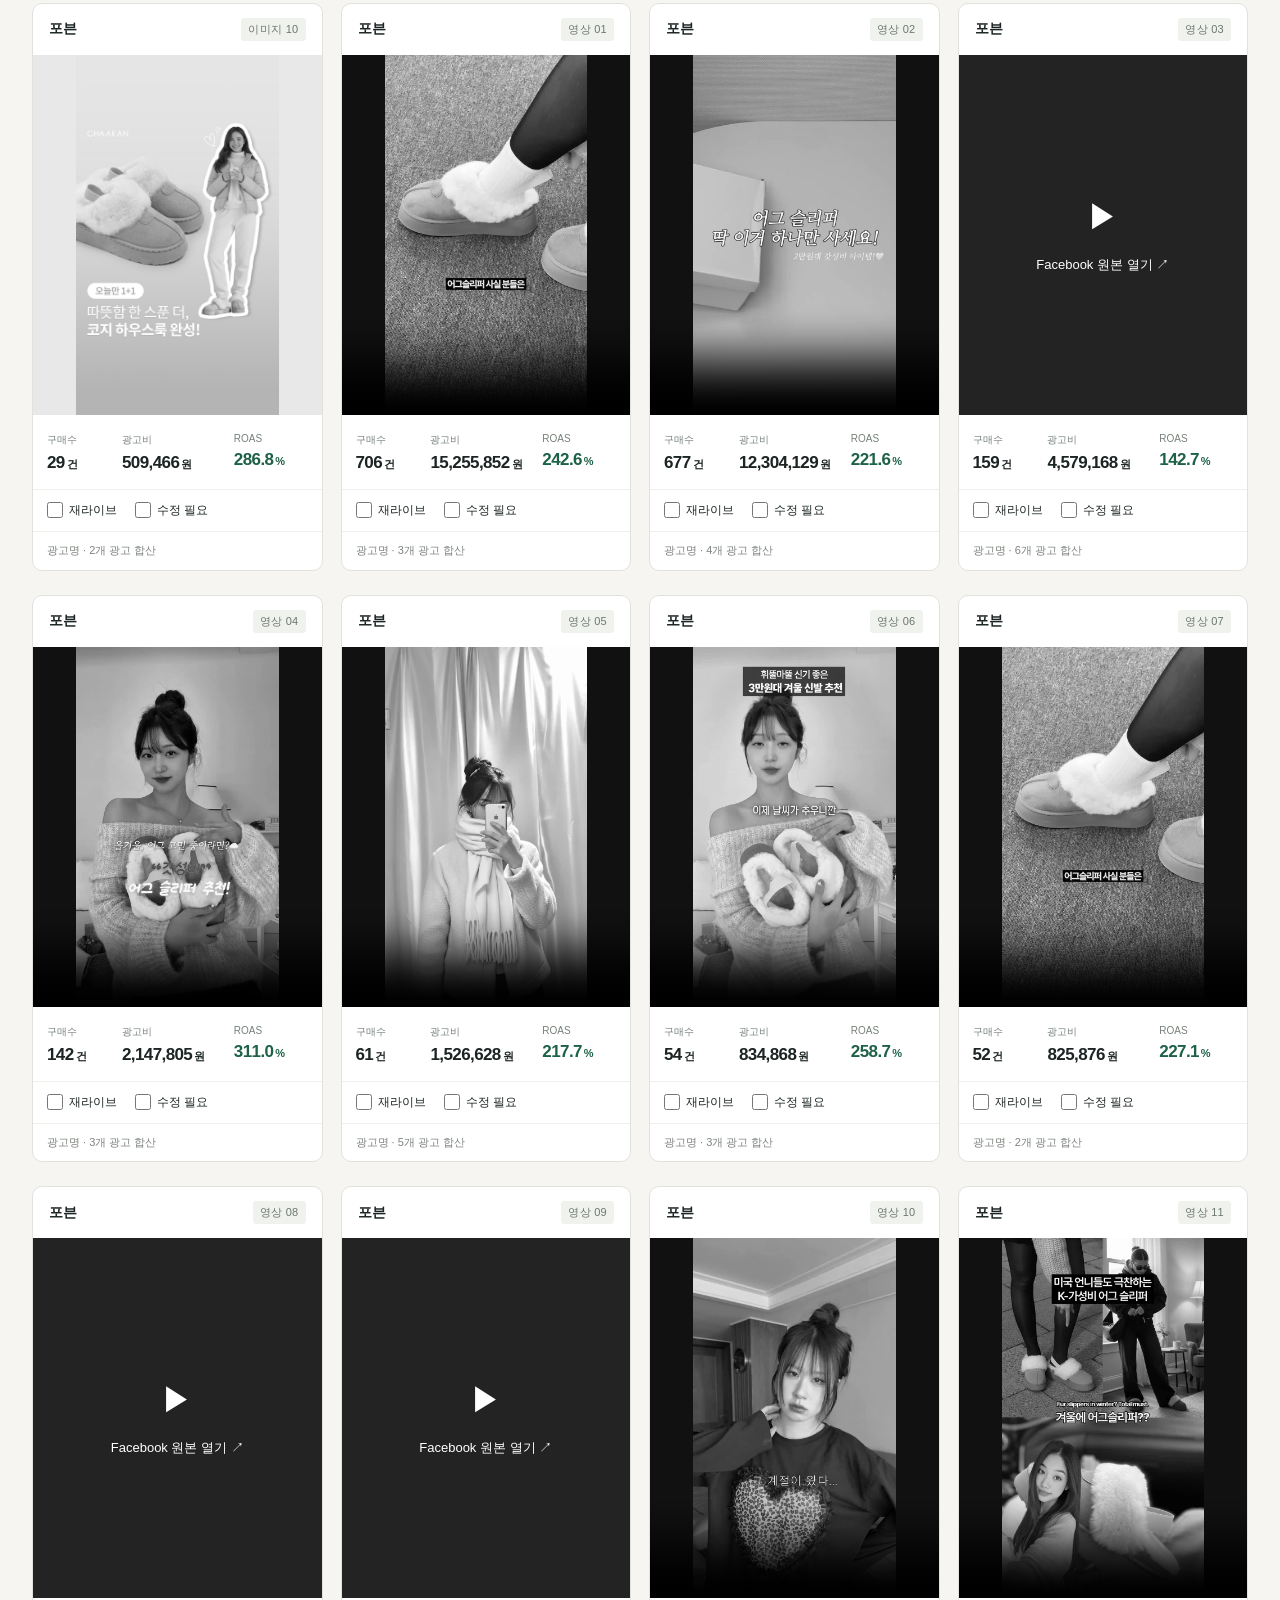
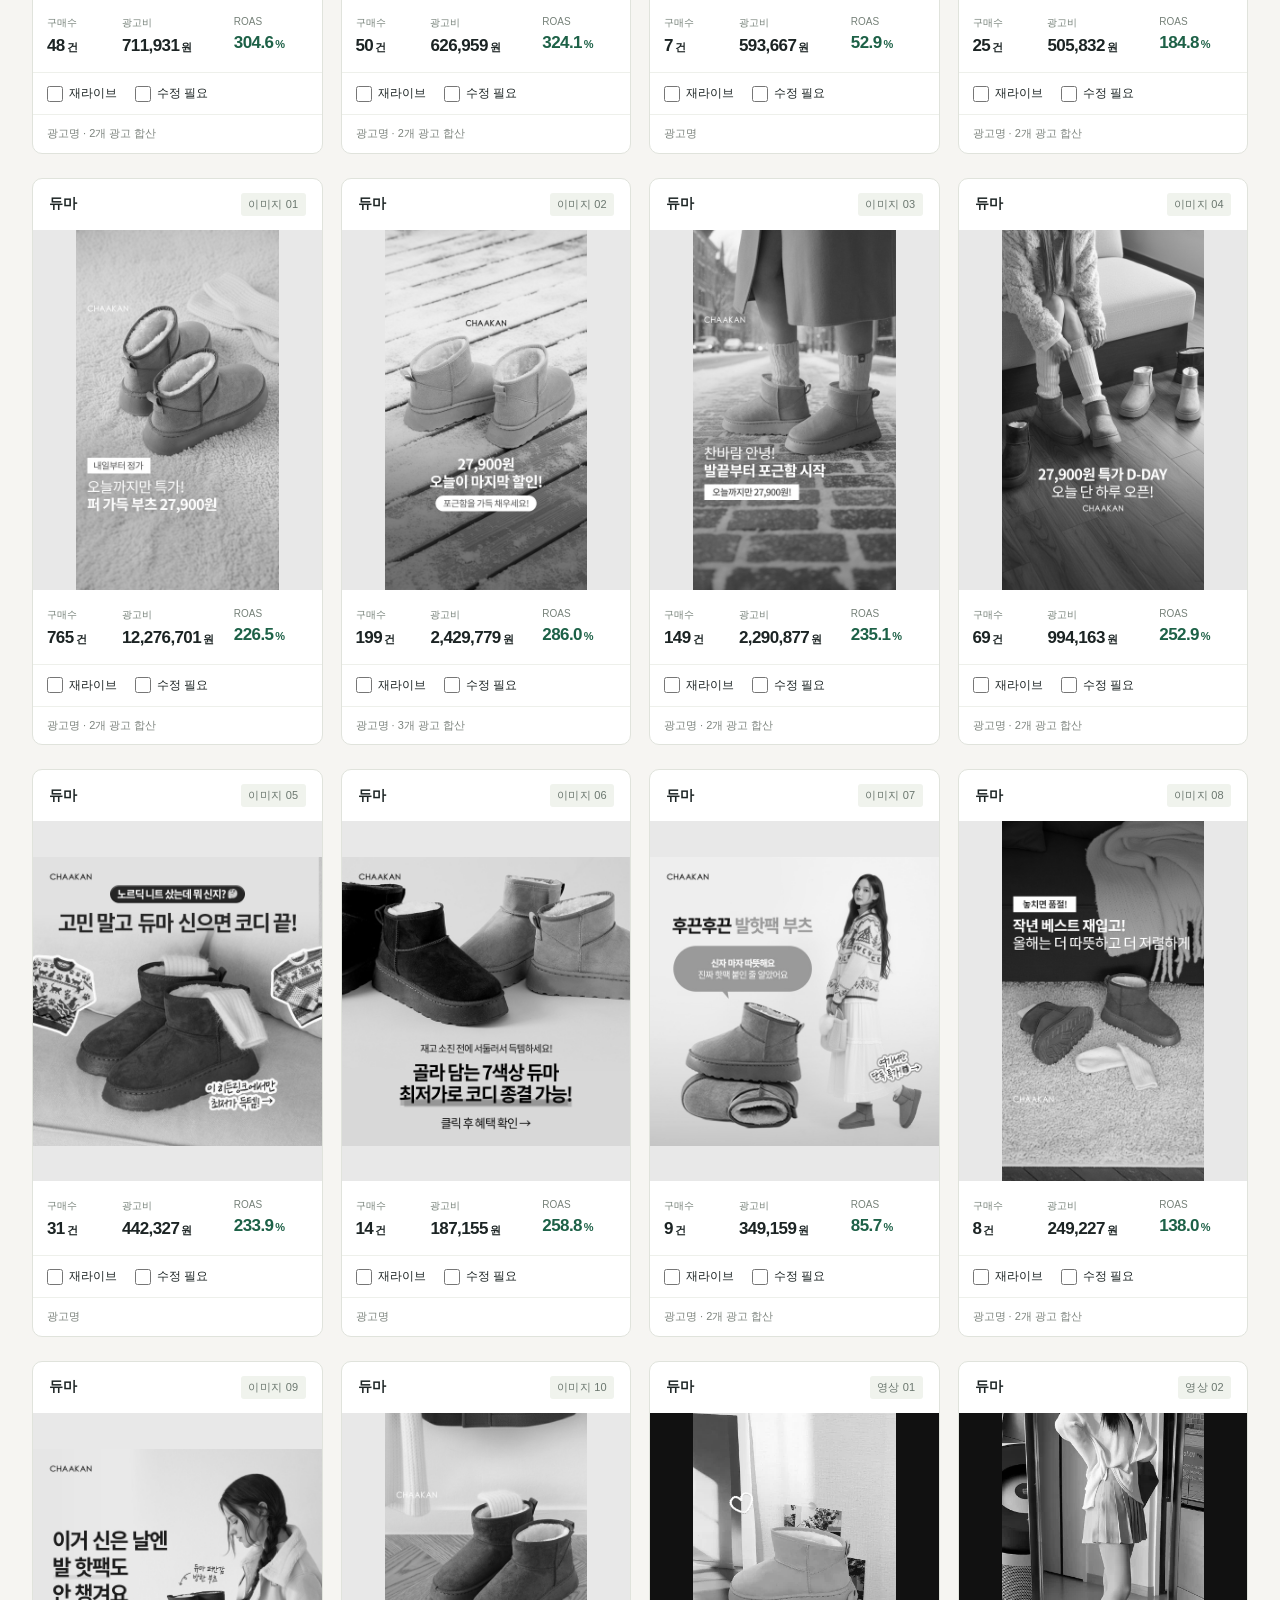
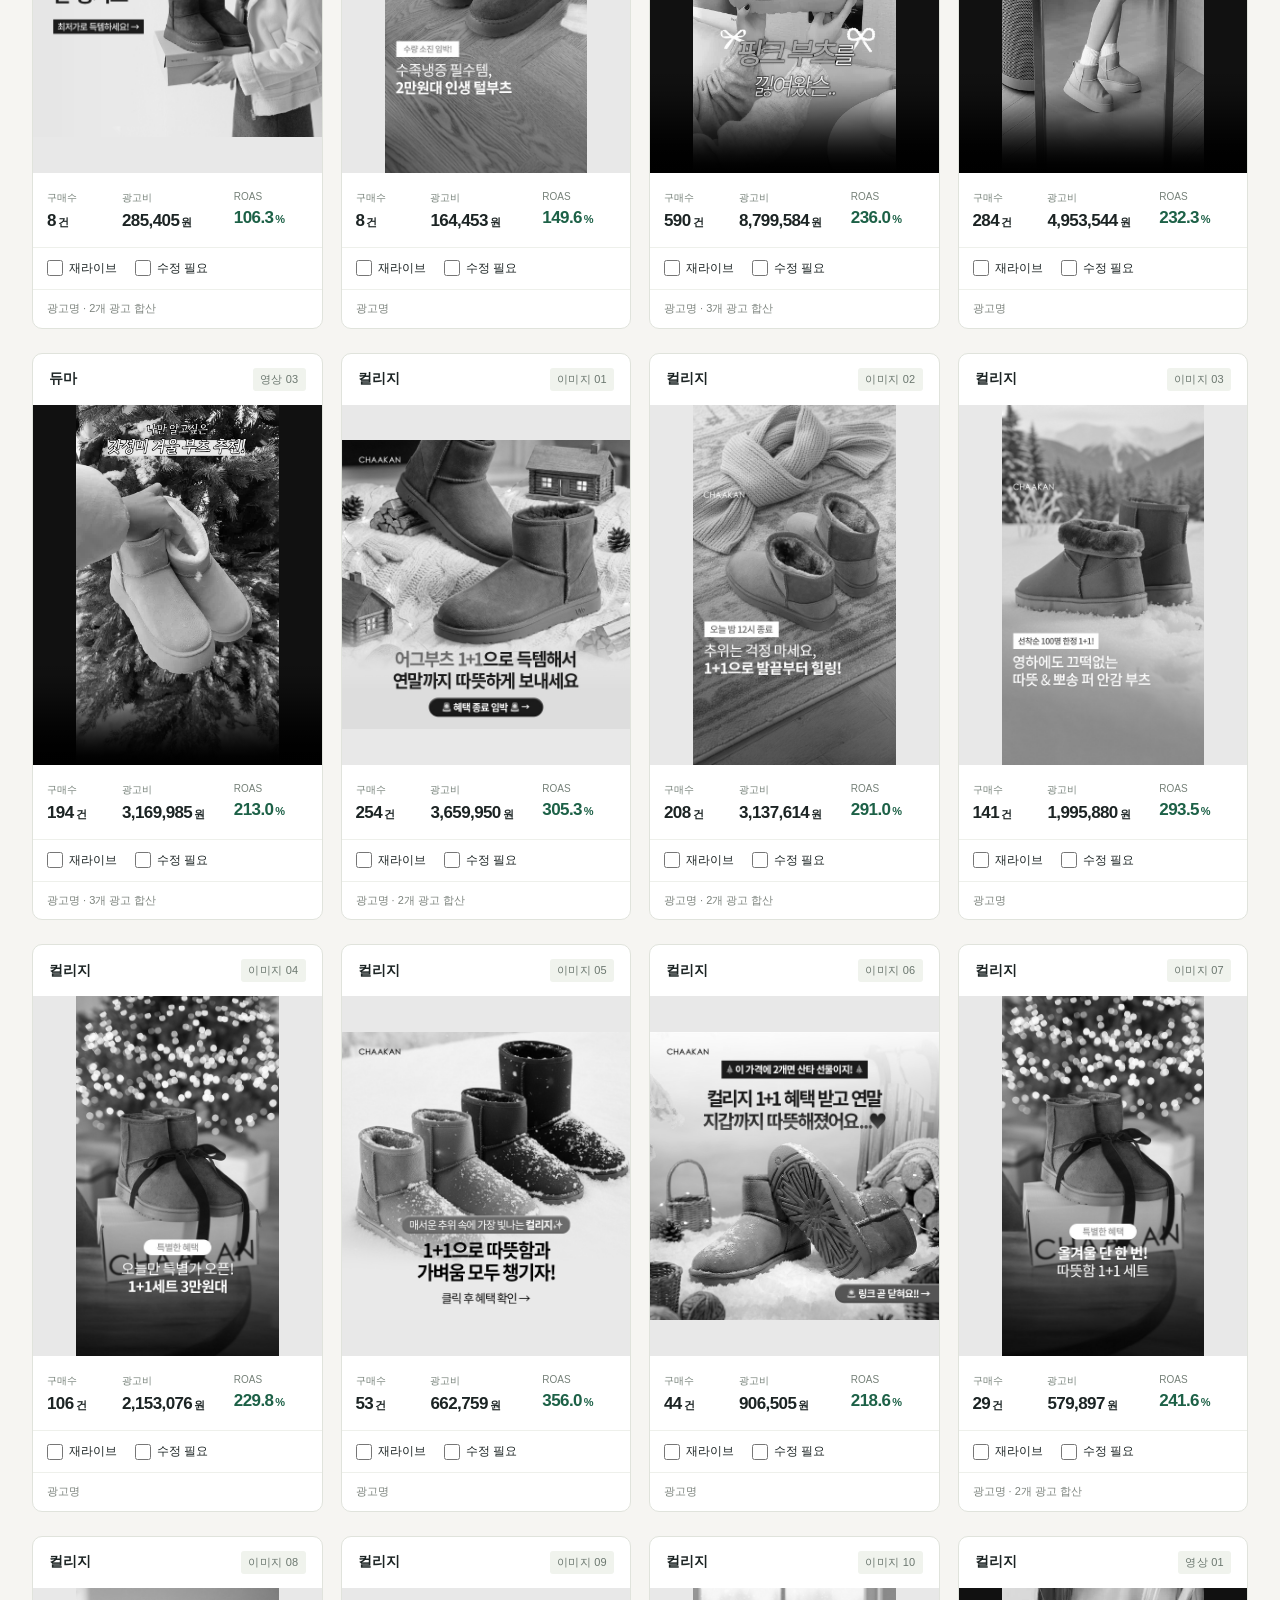
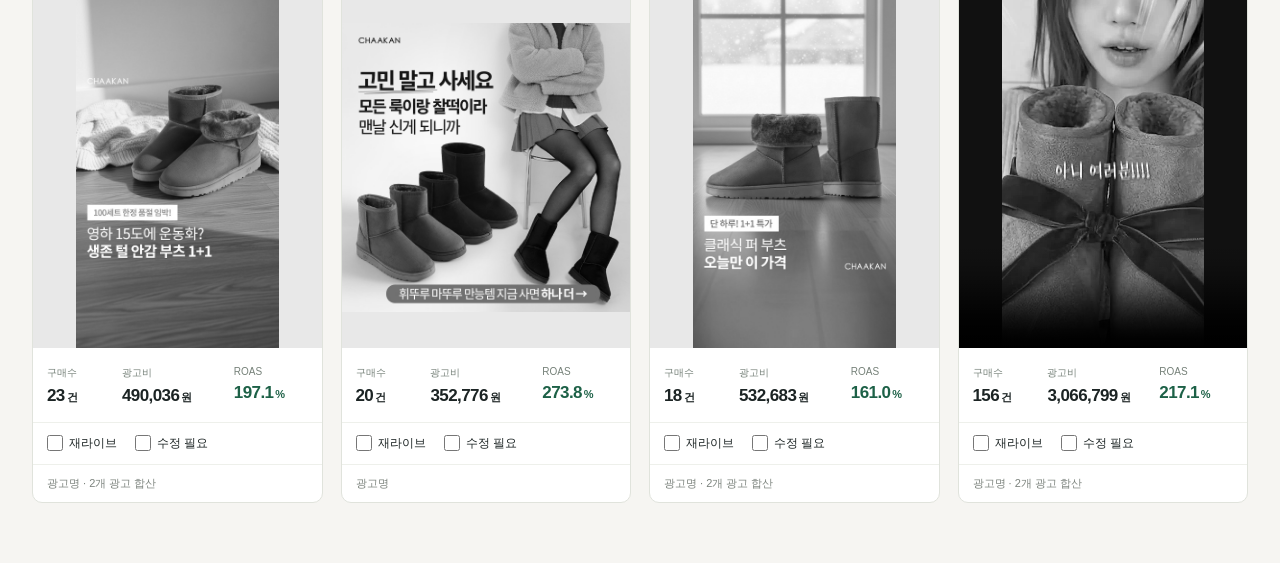
==== commit cd06e532: "Remove test history labels while preserving review states" ====
--- a/index.html
+++ b/index.html
@@ -1,5 +1,5 @@
 <!doctype html>
-<html lang="ko"><head><meta charset="utf-8"><meta name="viewport" content="width=device-width,initial-scale=1"><meta name="robots" content="noindex,nofollow"><title>착한구두 · 겨울 소재</title><link rel="stylesheet" href="style.css"><link rel="stylesheet" href="review.css"><link rel="stylesheet" href="fw-style.css?v=20261117"></head>
+<html lang="ko"><head><meta charset="utf-8"><meta name="viewport" content="width=device-width,initial-scale=1"><meta name="robots" content="noindex,nofollow"><title>착한구두 · 겨울 소재</title><link rel="stylesheet" href="style.css"><link rel="stylesheet" href="review.css"></head>
 <body><header><div><h1>착한구두 <span>겨울 소재</span></h1><p>2025.10.01–2026.01.31 · META 클릭 후 1일 · 원본별 합산</p></div><div id="count"></div></header>
 <main><div class="toolbar"><nav aria-label="SKU"><button class="active" data-sku="전체">전체</button><button data-sku="클로이">클로이</button><button data-sku="포븐">포븐</button><button data-sku="듀마">듀마</button><button data-sku="컬리지">컬리지</button></nav><div class="controls"><select id="format" aria-label="포맷"><option>전체 포맷</option><option>이미지</option><option>영상</option></select><select id="sort" aria-label="정렬"><option value="default">SKU별 보기</option><option value="purchases">구매수 높은 순</option><option value="cost">광고비 높은 순</option><option value="roas">ROAS 높은 순</option></select></div></div><div id="grid" class="grid"></div></main>
-<dialog id="viewer"><button class="close" aria-label="닫기">×</button><img id="large" alt="소재 확대"><div id="caption"></div></dialog><script src="data.js"></script><script src="review.js"></script><script src="fw-history.js?v=20261117"></script><script src="fw-ui.js?v=20261117"></script></body></html>+<dialog id="viewer"><button class="close" aria-label="닫기">×</button><img id="large" alt="소재 확대"><div id="caption"></div></dialog><script src="data.js"></script><script src="review.js"></script></body></html>
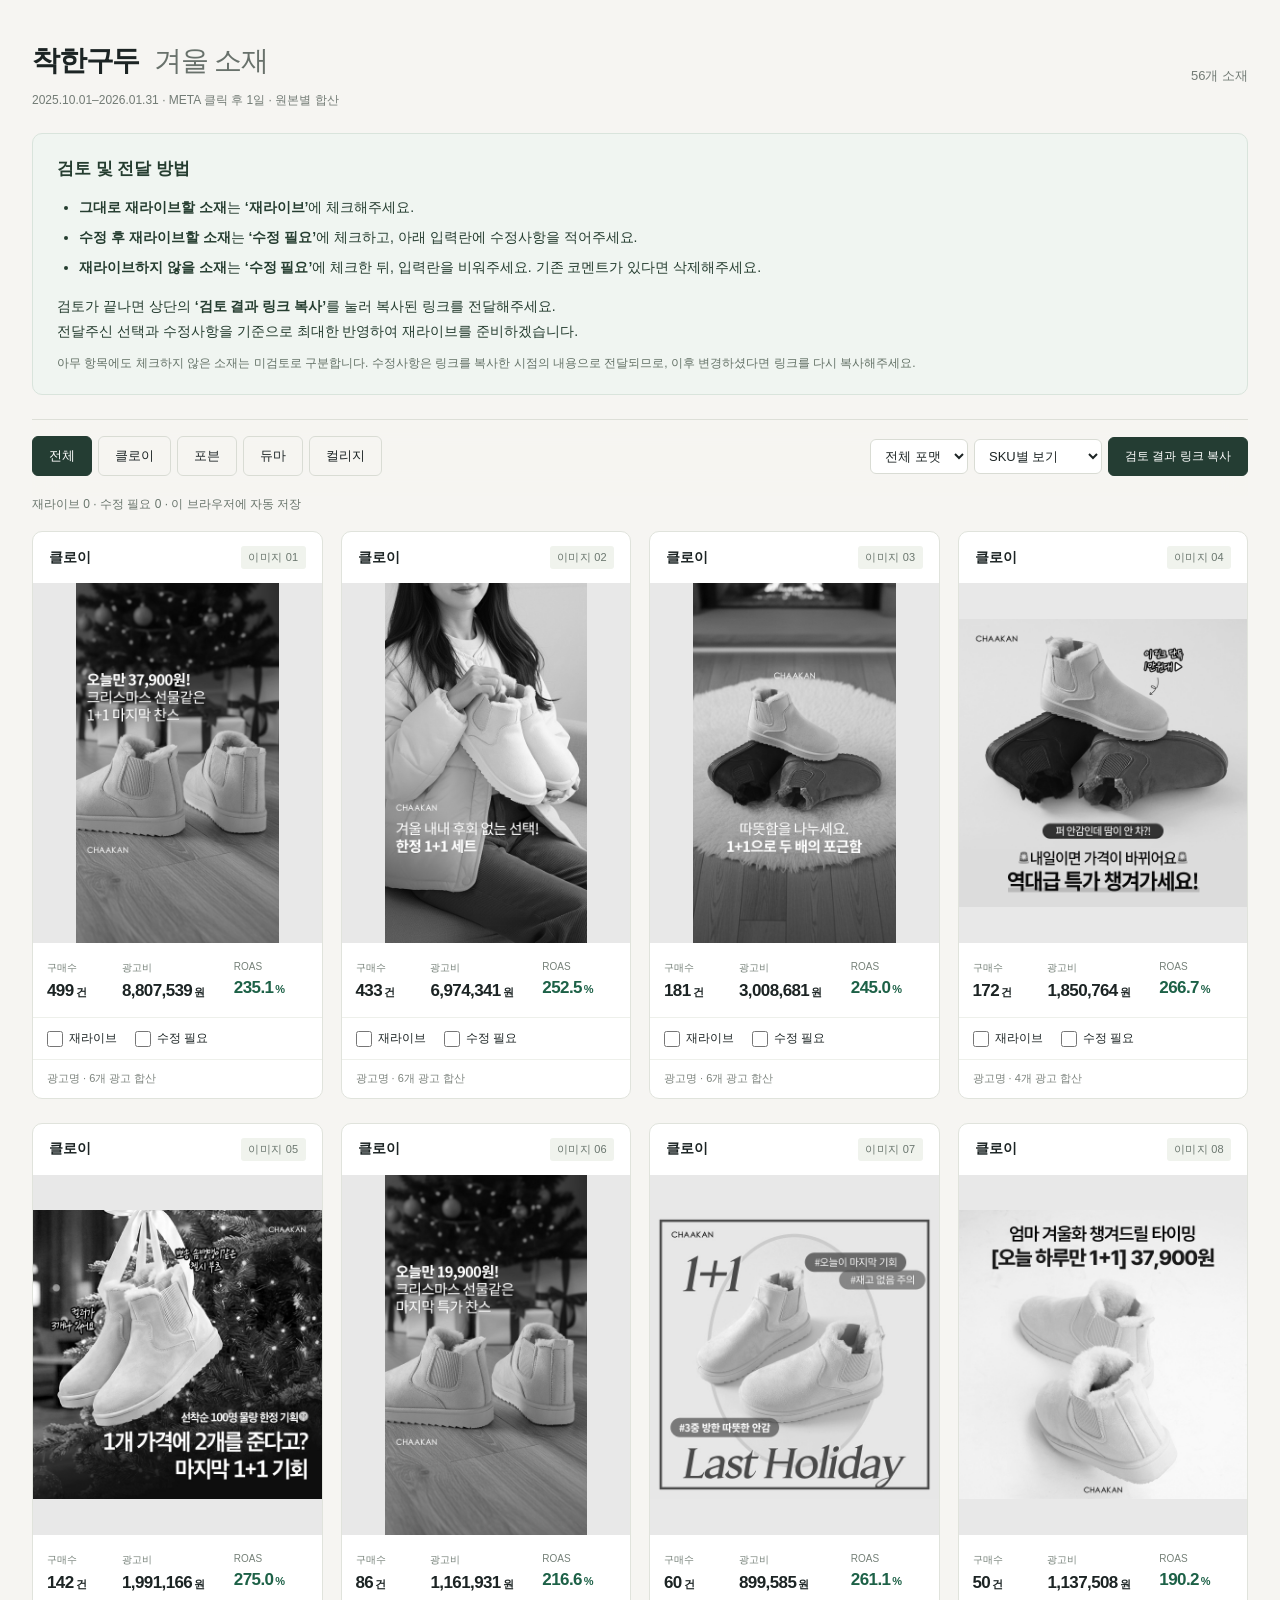
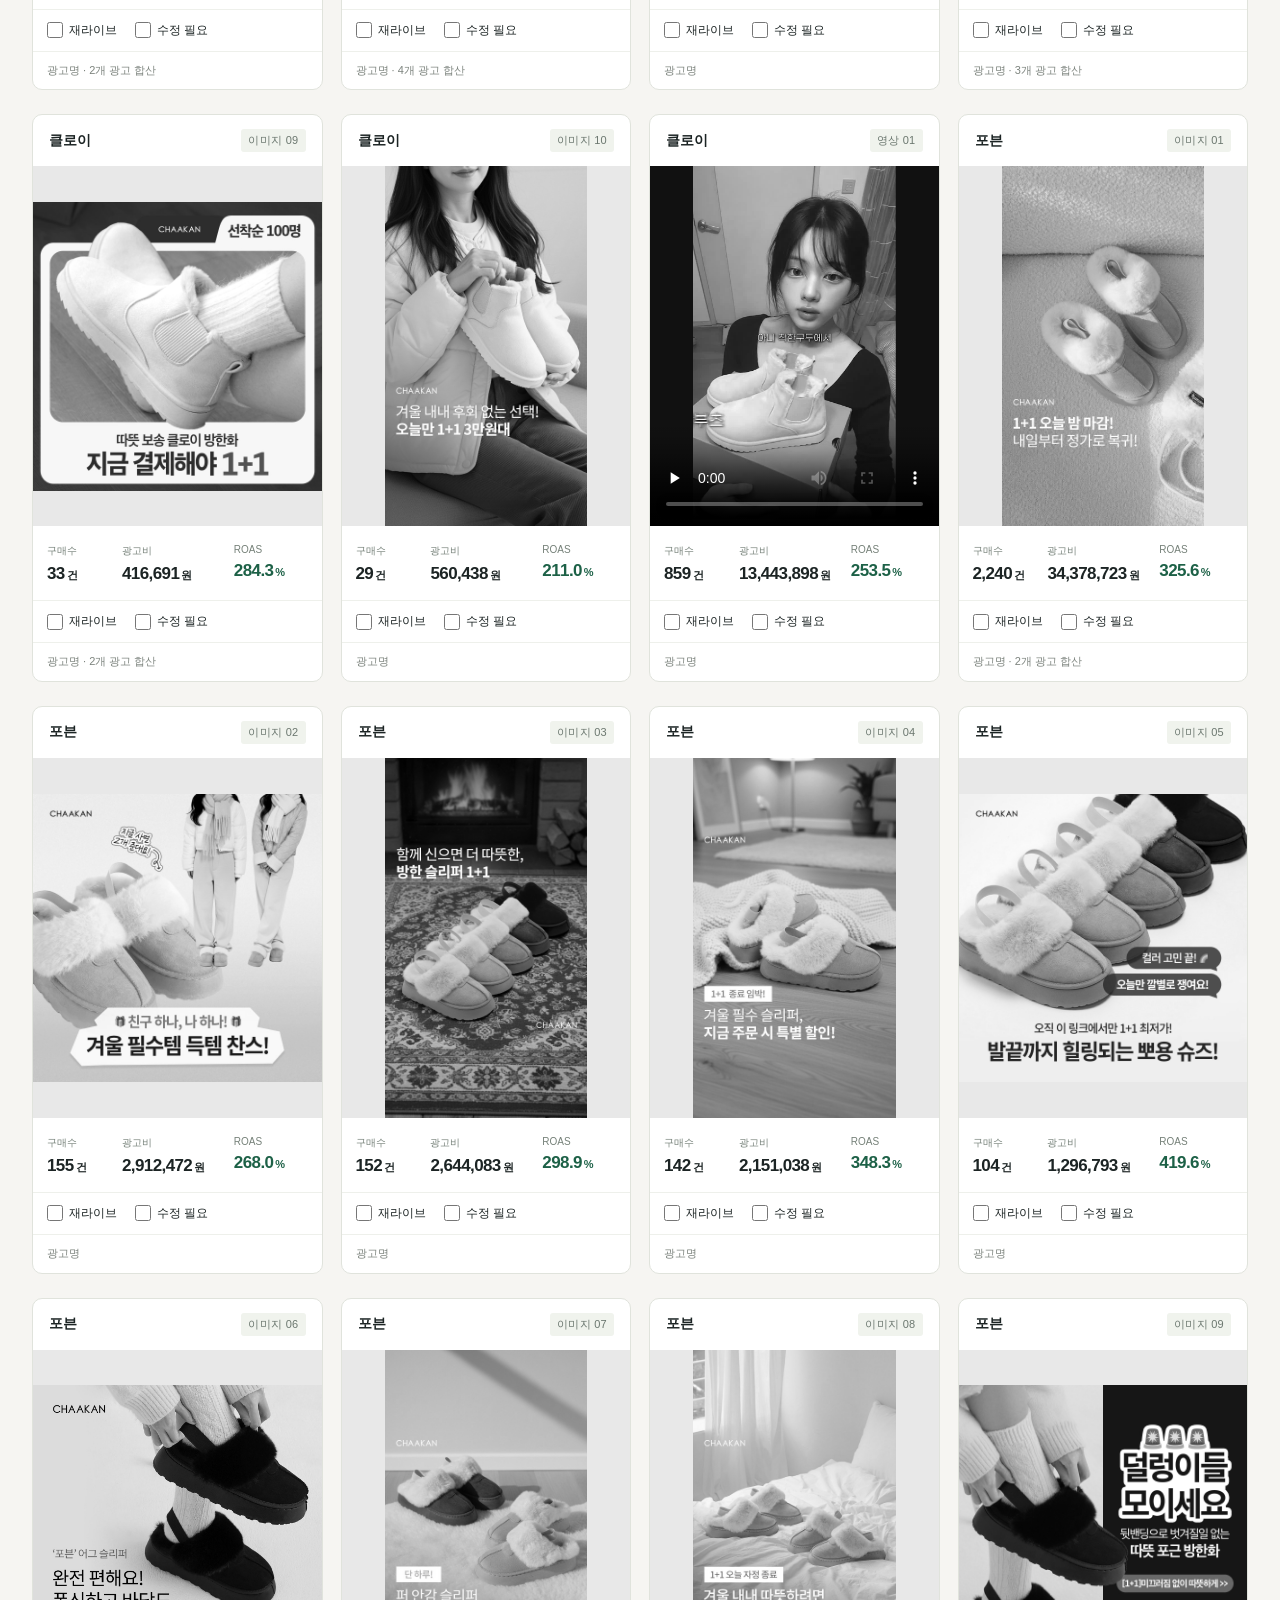
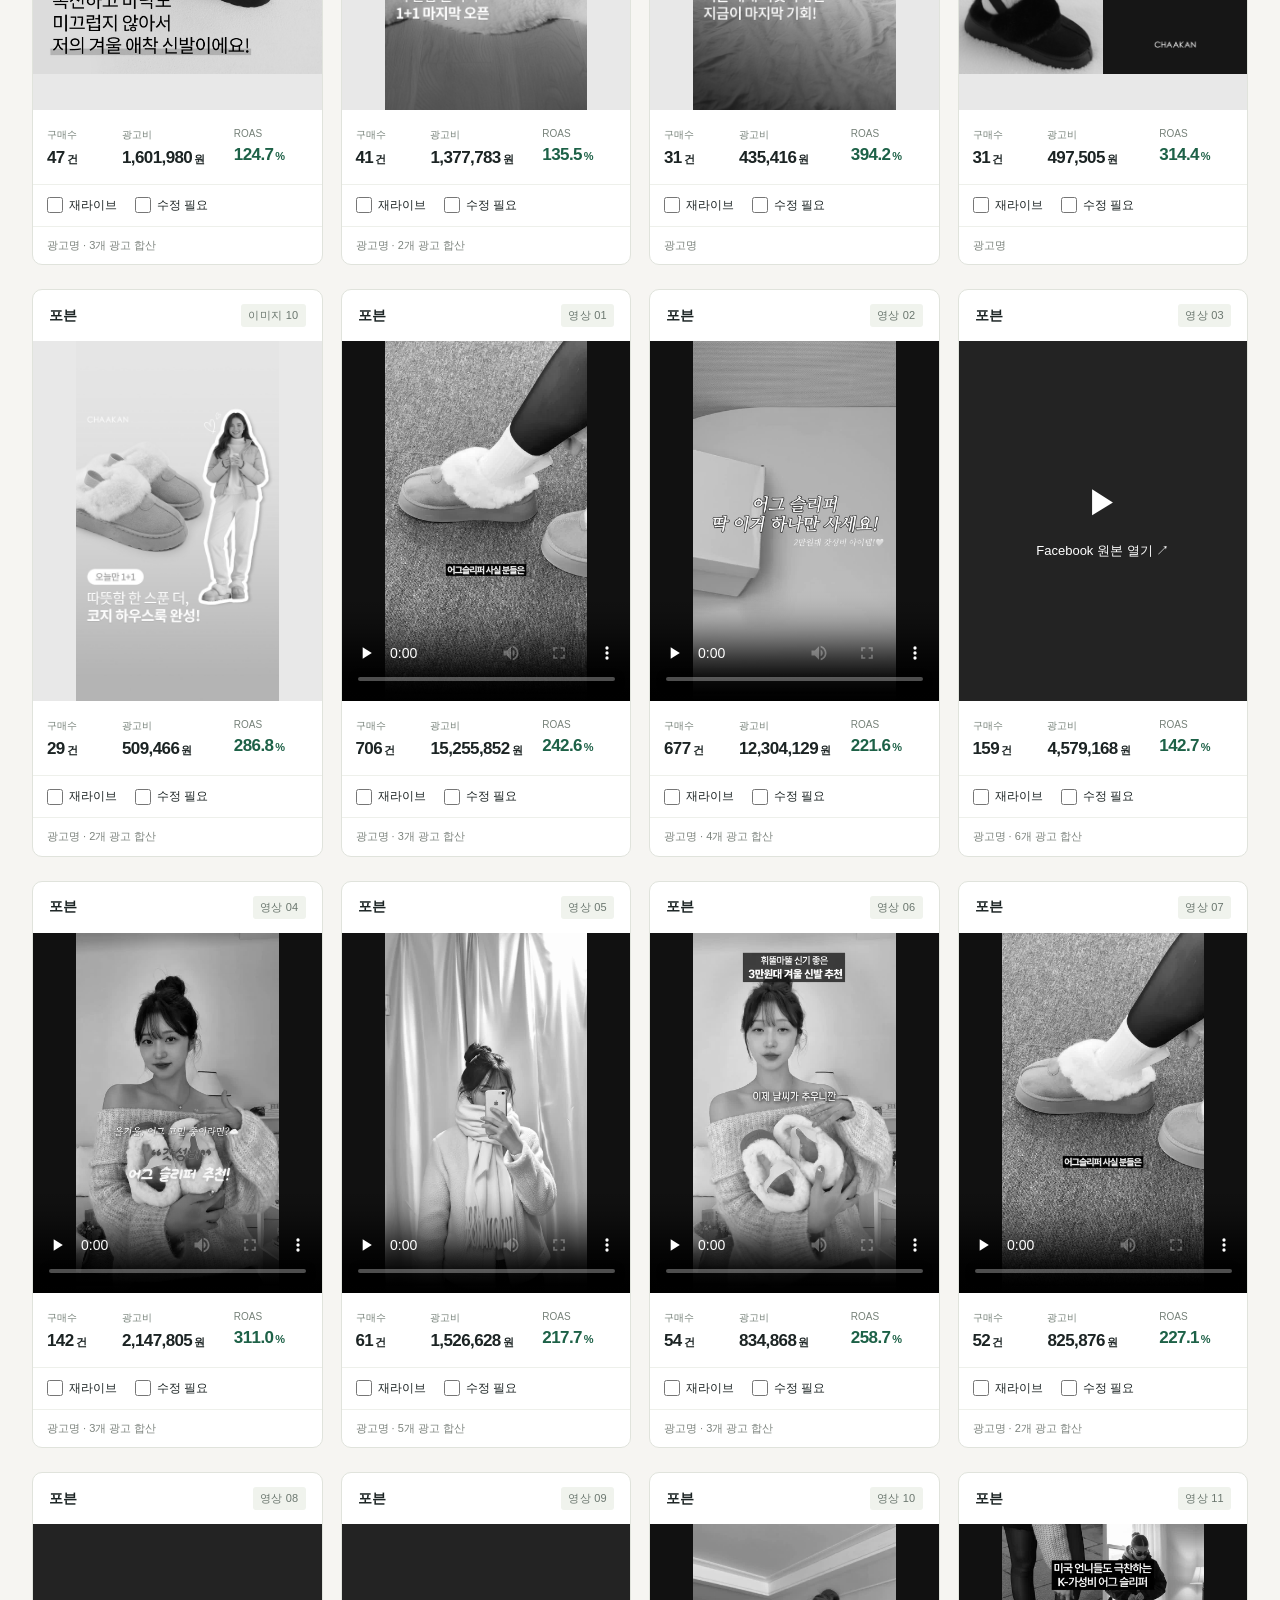
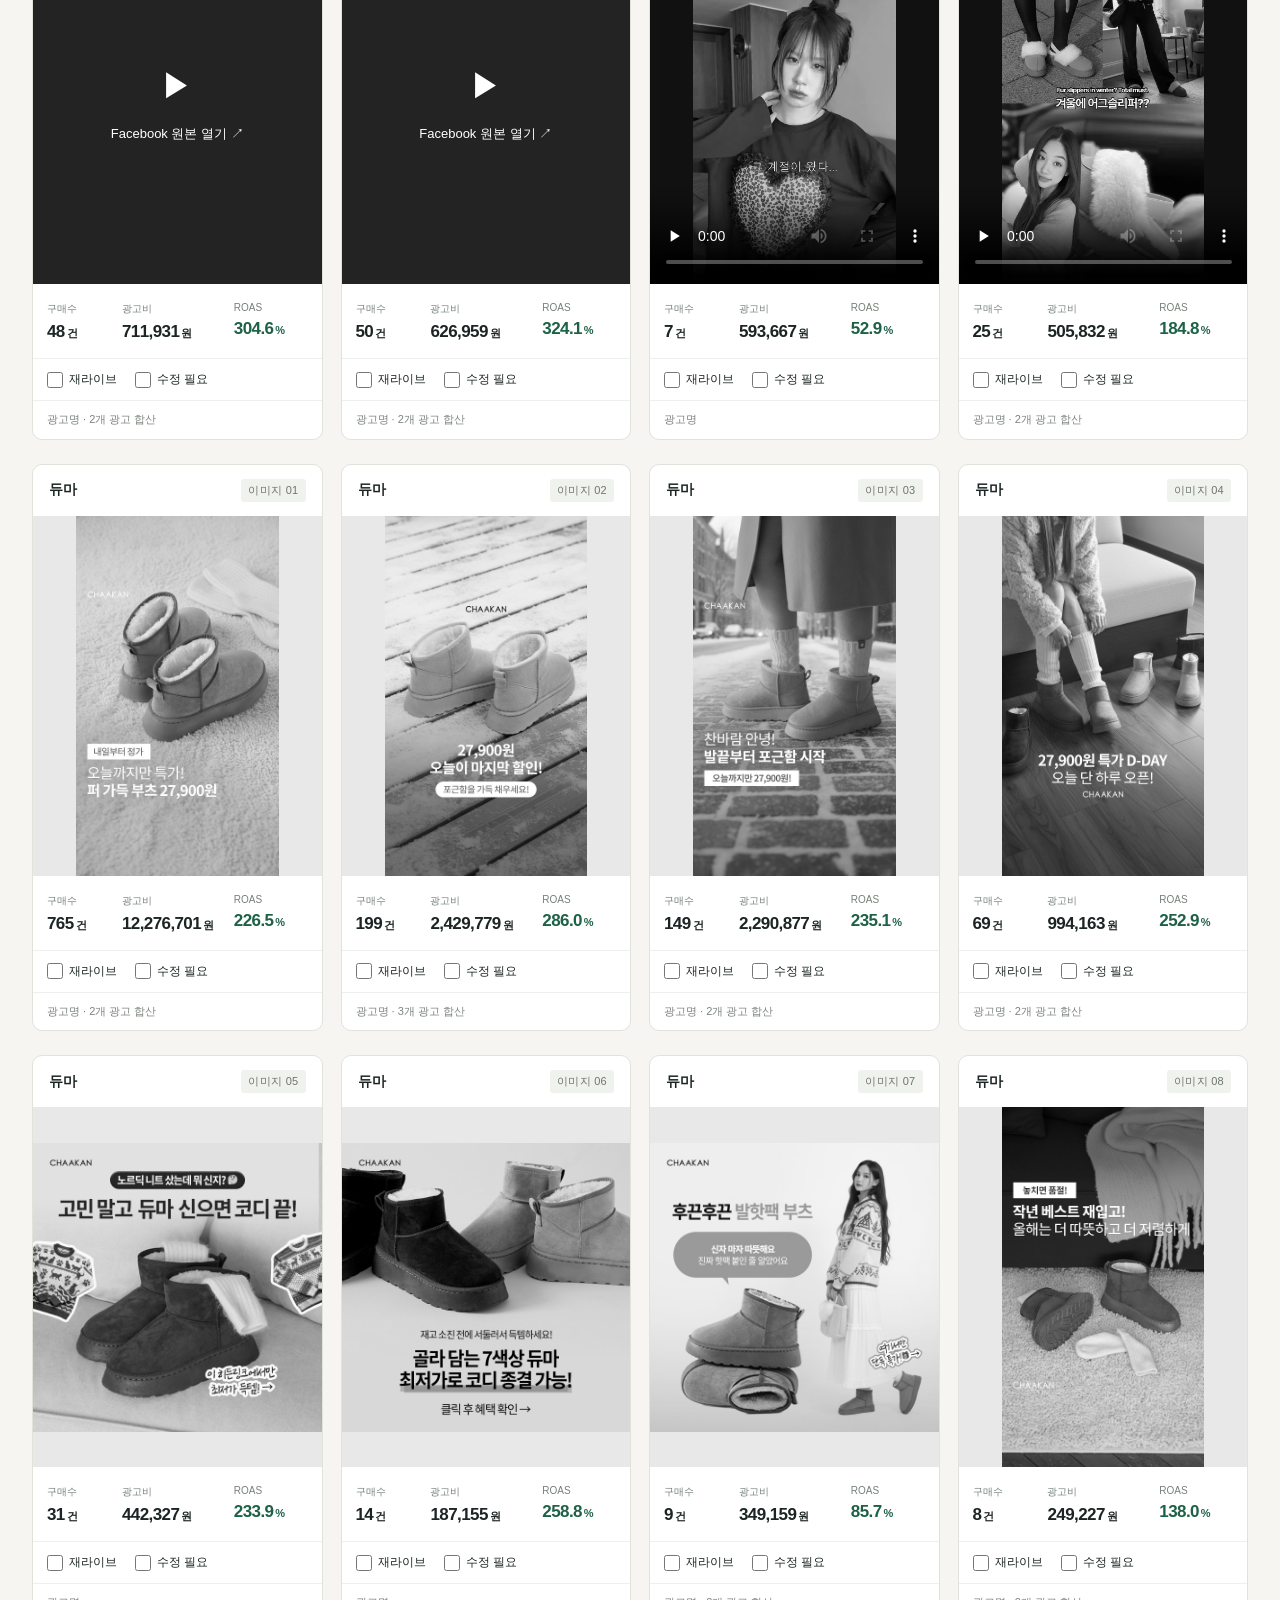
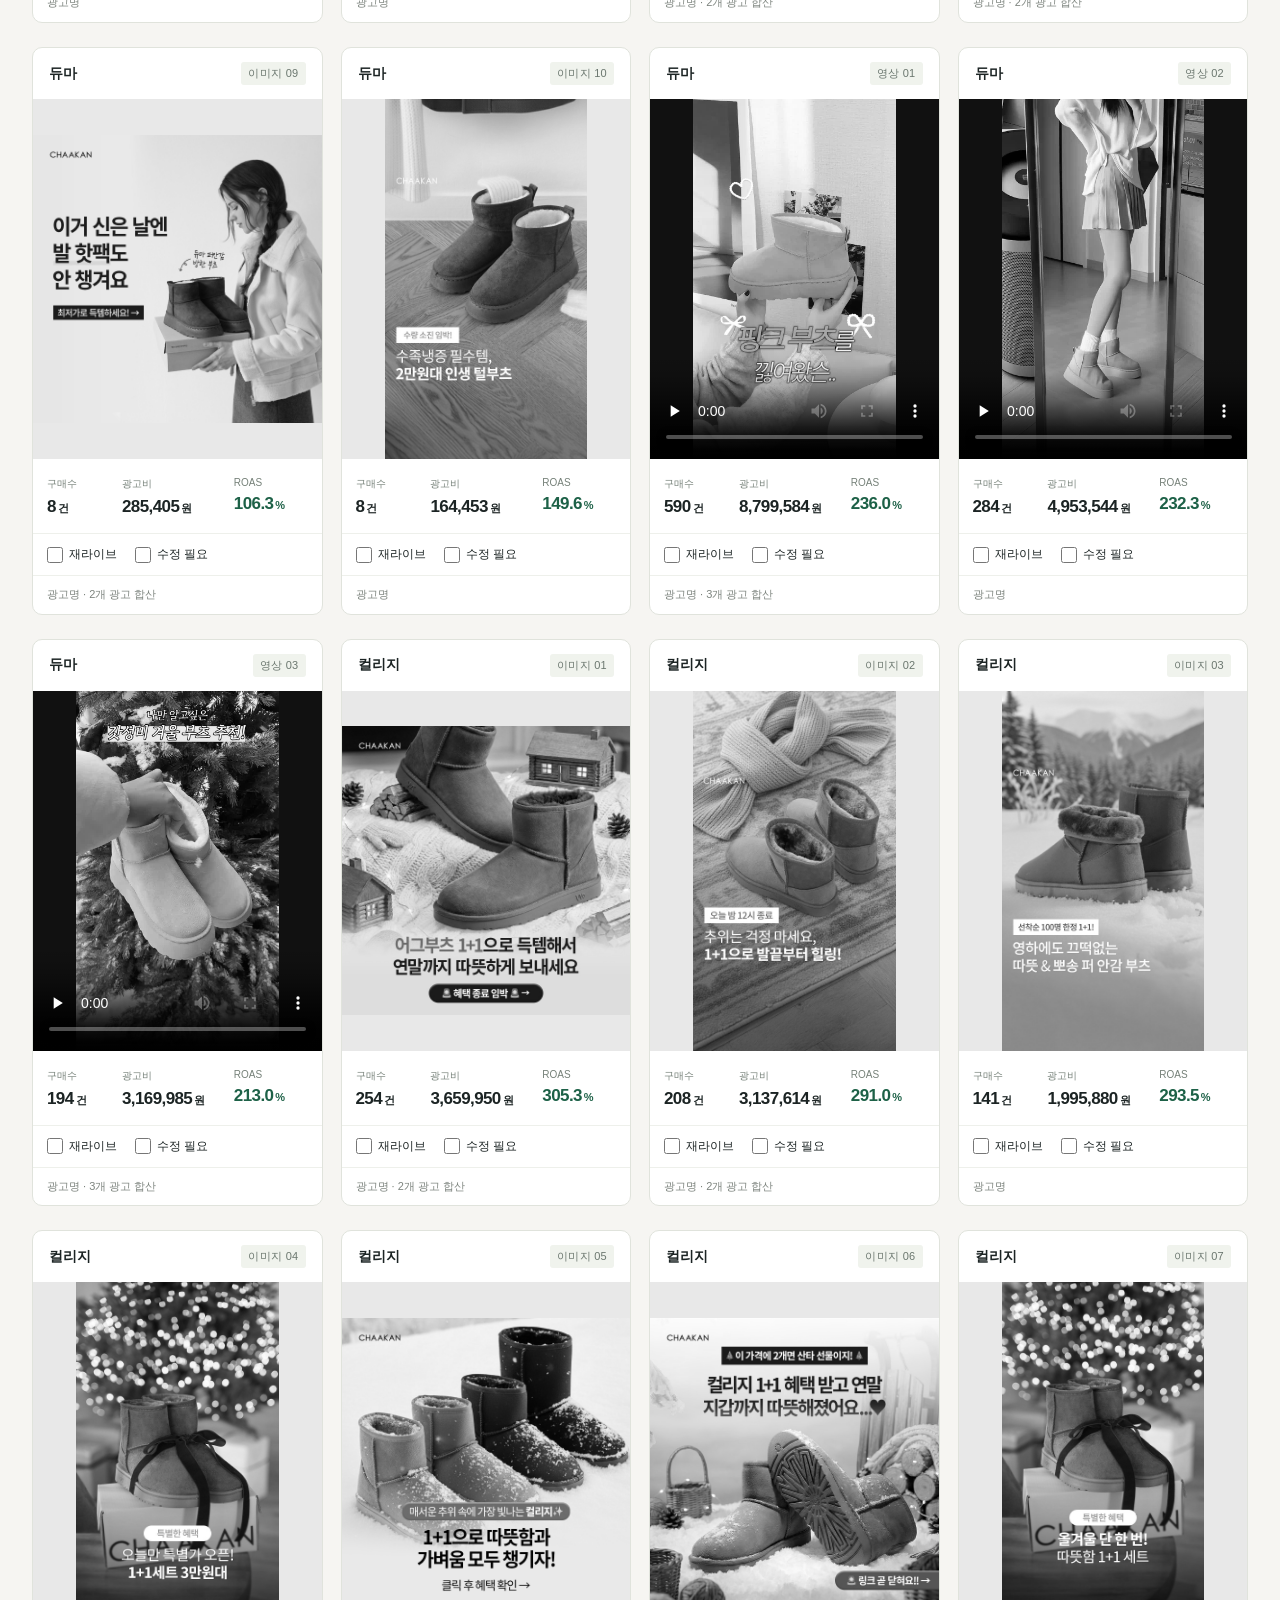
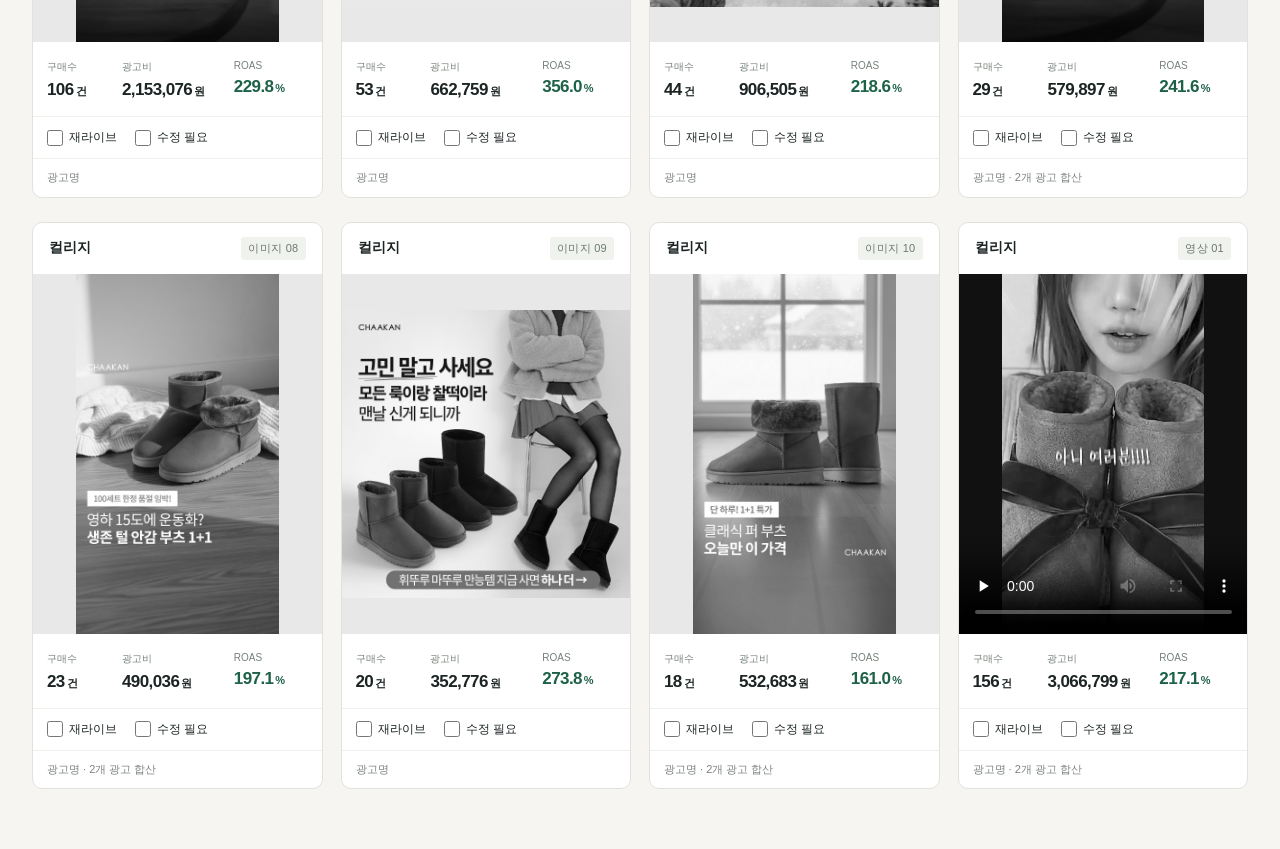
==== commit f60110f3: "Add creative review and link sharing instructions" ====
--- a/index.html
+++ b/index.html
@@ -1,5 +1,5 @@
 <!doctype html>
 <html lang="ko"><head><meta charset="utf-8"><meta name="viewport" content="width=device-width,initial-scale=1"><meta name="robots" content="noindex,nofollow"><title>착한구두 · 겨울 소재</title><link rel="stylesheet" href="style.css"><link rel="stylesheet" href="review.css"></head>
 <body><header><div><h1>착한구두 <span>겨울 소재</span></h1><p>2025.10.01–2026.01.31 · META 클릭 후 1일 · 원본별 합산</p></div><div id="count"></div></header>
-<main><div class="toolbar"><nav aria-label="SKU"><button class="active" data-sku="전체">전체</button><button data-sku="클로이">클로이</button><button data-sku="포븐">포븐</button><button data-sku="듀마">듀마</button><button data-sku="컬리지">컬리지</button></nav><div class="controls"><select id="format" aria-label="포맷"><option>전체 포맷</option><option>이미지</option><option>영상</option></select><select id="sort" aria-label="정렬"><option value="default">SKU별 보기</option><option value="purchases">구매수 높은 순</option><option value="cost">광고비 높은 순</option><option value="roas">ROAS 높은 순</option></select></div></div><div id="grid" class="grid"></div></main>
-<dialog id="viewer"><button class="close" aria-label="닫기">×</button><img id="large" alt="소재 확대"><div id="caption"></div></dialog><script src="data.js"></script><script src="review.js"></script></body></html>+<main><aside class="review-guide" aria-labelledby="review-guide-title"><h2 id="review-guide-title">검토 및 전달 방법</h2><ul><li><strong>그대로 재라이브할 소재</strong>는 <b>‘재라이브’</b>에 체크해주세요.</li><li><strong>수정 후 재라이브할 소재</strong>는 <b>‘수정 필요’</b>에 체크하고, 아래 입력란에 수정사항을 적어주세요.</li><li><strong>재라이브하지 않을 소재</strong>는 <b>‘수정 필요’</b>에 체크한 뒤, 입력란을 비워주세요. 기존 코멘트가 있다면 삭제해주세요.</li></ul><p>검토가 끝나면 상단의 <b>‘검토 결과 링크 복사’</b>를 눌러 복사된 링크를 전달해주세요.<br>전달주신 선택과 수정사항을 기준으로 최대한 반영하여 재라이브를 준비하겠습니다.</p><small>아무 항목에도 체크하지 않은 소재는 미검토로 구분합니다. 수정사항은 링크를 복사한 시점의 내용으로 전달되므로, 이후 변경하셨다면 링크를 다시 복사해주세요.</small></aside><div class="toolbar"><nav aria-label="SKU"><button class="active" data-sku="전체">전체</button><button data-sku="클로이">클로이</button><button data-sku="포븐">포븐</button><button data-sku="듀마">듀마</button><button data-sku="컬리지">컬리지</button></nav><div class="controls"><select id="format" aria-label="포맷"><option>전체 포맷</option><option>이미지</option><option>영상</option></select><select id="sort" aria-label="정렬"><option value="default">SKU별 보기</option><option value="purchases">구매수 높은 순</option><option value="cost">광고비 높은 순</option><option value="roas">ROAS 높은 순</option></select></div></div><div id="grid" class="grid"></div></main>
+<dialog id="viewer"><button class="close" aria-label="닫기">×</button><img id="large" alt="소재 확대"><div id="caption"></div></dialog><script src="data.js"></script><script src="review.js"></script></body></html>
--- a/review.css
+++ b/review.css
@@ -1 +1,2 @@
 .card .media{filter:grayscale(1);transition:filter .18s}.card.approved .media{filter:none}.card.approved{border-color:#407c58;box-shadow:0 0 0 1px #407c5822}.card.needs-edit{border-color:#c6923f}.review{padding:12px 14px;border-top:1px solid #eef0eb}.review-options{display:flex;gap:18px;font-size:12px;align-items:center}.review-options label{display:flex;gap:6px;align-items:center;cursor:pointer}.review-options input{accent-color:#286b47;width:16px;height:16px;margin:0}.review-options label:nth-child(2) input{accent-color:#b78329}.memo{display:block;width:100%;min-height:78px;margin-top:12px;padding:10px;border:1px solid #dfcda9;background:#fffdf8;border-radius:5px;resize:vertical;font:12px/1.6 Arial,'Malgun Gothic',sans-serif}.memo[hidden]{display:none}#share-review{background:#243d33;color:white;border-color:#243d33;font-size:12px}#review-summary{font-size:12px;color:#69756c;margin-bottom:18px}.card.approved .label{color:#276743}.card.needs-edit .label{color:#9a6d1f}.toolbar{flex-wrap:wrap}.controls{align-items:center}.review-hint{font-size:11px;color:#7c837d;margin-left:auto}@media(max-width:500px){.controls{gap:5px}.controls select{max-width:138px}#share-review{padding:10px;font-size:11px}}
+.review-guide{margin:0 0 24px;padding:20px 24px;background:#f0f5f1;border:1px solid #d9e4dc;border-radius:10px;color:#253d30;font-size:14px;line-height:1.8}.review-guide h2{margin:0 0 10px;font-size:17px}.review-guide ul{margin:0;padding-left:22px}.review-guide li{margin:5px 0}.review-guide p{margin:14px 0 8px}.review-guide small{display:block;color:#647267;font-size:12px}@media(max-width:500px){.review-guide{padding:16px;font-size:13px}}
